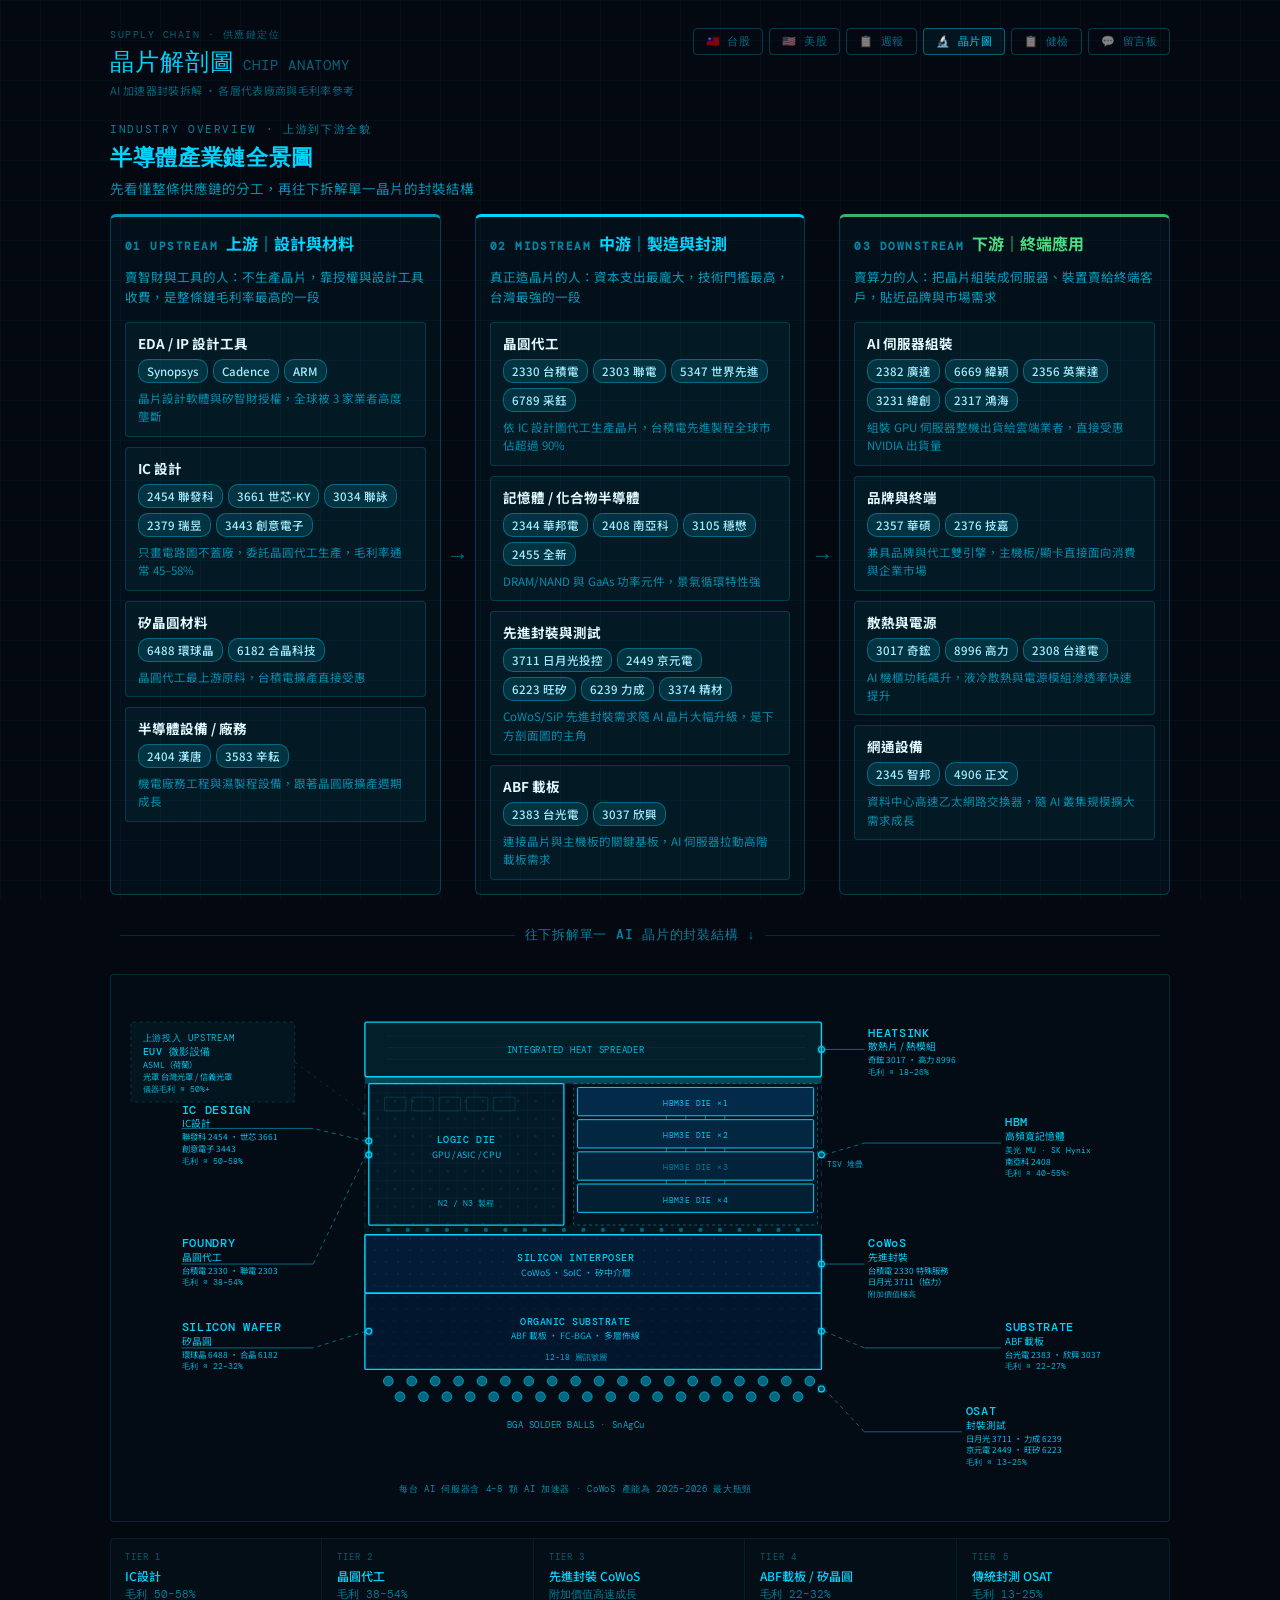
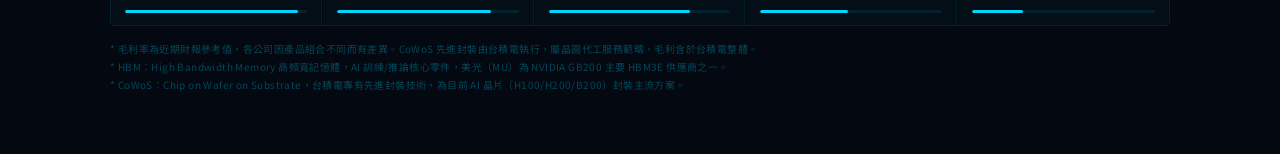
==== anatomy.html @ 5a332b74 "Boost text size/contrast in the new 產業鏈全景圖 overview section The overview cards used the same low-opa" ====
<!DOCTYPE html>
<html lang="zh-TW">
<head>
<meta charset="UTF-8">
<meta name="viewport" content="width=device-width, initial-scale=1.0">
<title>晶片解剖圖 · 台股儀表板</title>
<link href="https://fonts.googleapis.com/css2?family=Noto+Sans+TC:wght@300;400;500;700&family=DM+Mono:wght@400;500&display=swap" rel="stylesheet">
<style>
*{box-sizing:border-box;margin:0;padding:0}
html,body{
  background:#040810;
  color:#00d4ff;
  font-family:'DM Mono',monospace;
  min-height:100vh;
  overflow-x:hidden;
}

/* grid background */
body::before{
  content:'';
  position:fixed;inset:0;
  background-image:
    linear-gradient(rgba(0,212,255,0.04) 1px, transparent 1px),
    linear-gradient(90deg, rgba(0,212,255,0.04) 1px, transparent 1px);
  background-size:40px 40px;
  pointer-events:none;
  z-index:0;
}

.page{position:relative;z-index:1;max-width:1100px;margin:0 auto;padding:28px 20px 60px}

/* header */
.top-bar{display:flex;align-items:flex-start;justify-content:space-between;margin-bottom:24px;gap:12px;flex-wrap:wrap}
.title-block{min-width:0}
.eyebrow{font-size:10px;letter-spacing:.15em;color:rgba(0,212,255,0.45);margin-bottom:6px}
.page-title{font-size:clamp(16px,3vw,24px);font-weight:500;letter-spacing:.04em;line-height:1.2;white-space:nowrap}
.page-title em{font-style:normal;color:rgba(0,212,255,0.45);font-size:.6em;margin-left:8px;font-weight:400}
.page-sub{font-size:11px;color:rgba(0,212,255,0.45);margin-top:5px;font-family:'Noto Sans TC',sans-serif;letter-spacing:.03em}
.nav-links{display:flex;gap:6px;flex-shrink:0;flex-wrap:wrap;align-items:flex-start}
.nav-link{
  font-size:11px;padding:5px 12px;border:1px solid rgba(0,212,255,0.25);border-radius:4px;
  color:rgba(0,212,255,0.5);text-decoration:none;letter-spacing:.04em;
  transition:all .15s;white-space:nowrap;
}
.nav-link:hover{color:#00d4ff;border-color:#00d4ff;background:rgba(0,212,255,0.06)}

/* diagram container */
.diagram-wrap{
  background:rgba(0,212,255,0.025);
  border:1px solid rgba(0,212,255,0.15);
  border-radius:4px;
  padding:12px;
  overflow-x:auto;
}
.diagram-wrap svg{width:100%;min-width:700px;height:auto}

/* value chain strip */
.value-chain{
  display:grid;
  grid-template-columns:repeat(5,1fr);
  gap:1px;
  margin-top:16px;
  border:1px solid rgba(0,212,255,0.12);
  border-radius:4px;
  overflow:hidden;
}
.vc-cell{
  padding:12px 14px;
  background:rgba(0,212,255,0.03);
  border-right:1px solid rgba(0,212,255,0.08);
}
.vc-cell:last-child{border-right:none}
.vc-tier{font-size:9px;letter-spacing:.12em;color:rgba(0,212,255,0.4);margin-bottom:4px}
.vc-name{font-size:12px;font-weight:500;color:#00d4ff;margin-bottom:3px;font-family:'Noto Sans TC',sans-serif}
.vc-margin{font-size:11px;color:rgba(0,212,255,0.55)}
.vc-bar{height:3px;background:rgba(0,212,255,0.1);border-radius:2px;margin-top:8px;overflow:hidden}
.vc-fill{height:100%;border-radius:2px;background:#00d4ff}

.footnote{margin-top:14px;font-size:10px;color:rgba(0,212,255,0.3);letter-spacing:.04em;font-family:'Noto Sans TC',sans-serif;line-height:1.8}

@media(max-width:600px){
  .value-chain{grid-template-columns:repeat(2,1fr)}
  .vc-cell:nth-child(2){border-right:none}
}

/* ── 產業鏈全景圖（總覽） ── */
.overview-hd{margin-bottom:16px}
.overview-eyebrow{font-size:11px;letter-spacing:.15em;color:rgba(0,212,255,0.6);margin-bottom:6px}
.overview-title{font-size:clamp(17px,2.8vw,22px);font-weight:600;letter-spacing:.03em;color:#00d4ff;margin-bottom:5px}
.overview-sub{font-size:13.5px;color:rgba(0,212,255,0.68);font-family:'Noto Sans TC',sans-serif}

.chain-grid{
  display:grid;
  grid-template-columns:1fr 34px 1fr 34px 1fr;
  gap:0;
  margin-bottom:14px;
  align-items:stretch;
}
.chain-col{
  background:rgba(0,212,255,0.045);
  border:1px solid rgba(0,212,255,0.22);
  border-radius:6px;
  padding:14px;
  display:flex;flex-direction:column;gap:10px;
}
.chain-col.up{border-top:3px solid rgba(0,212,255,0.7)}
.chain-col.mid{border-top:3px solid #00d4ff}
.chain-col.down{border-top:3px solid rgba(74,222,128,0.8)}
.chain-col-hd{display:flex;align-items:baseline;gap:8px;margin-bottom:2px}
.chain-col-tag{font-size:10.5px;letter-spacing:.14em;color:rgba(0,212,255,0.6);font-weight:600}
.chain-col-name{font-size:16px;font-weight:700;color:#00d4ff;font-family:'Noto Sans TC',sans-serif}
.chain-col.down .chain-col-name{color:#4ade80}
.chain-col-desc{font-size:12.5px;color:rgba(0,212,255,0.72);font-family:'Noto Sans TC',sans-serif;line-height:1.65;margin-bottom:4px}

.chain-arrow{display:flex;align-items:center;justify-content:center;color:rgba(0,212,255,0.5);font-size:22px}

.chain-cat{
  background:rgba(0,212,255,0.05);
  border:1px solid rgba(0,212,255,0.18);
  border-radius:4px;
  padding:10px 12px;
}
.chain-cat-name{font-size:13.5px;font-weight:700;color:#e0faff;font-family:'Noto Sans TC',sans-serif;margin-bottom:6px}
.chain-cat-companies{display:flex;flex-wrap:wrap;gap:5px;margin-bottom:6px}
.chain-chip{
  font-size:11.5px;padding:3px 8px;border-radius:10px;
  background:rgba(0,212,255,0.13);border:1px solid rgba(0,212,255,0.35);
  color:#a3ecff;font-family:'Noto Sans TC',sans-serif;white-space:nowrap;font-weight:500;
}
.chain-cat-desc{font-size:11.5px;color:rgba(0,212,255,0.62);line-height:1.6;font-family:'Noto Sans TC',sans-serif}

.drill-hint{
  display:flex;align-items:center;gap:10px;justify-content:center;
  margin:22px 0 20px;padding:10px;
  font-size:12.5px;color:rgba(0,212,255,0.6);
  letter-spacing:.06em;font-weight:500;
}
.drill-hint::before,.drill-hint::after{content:'';flex:1;height:1px;background:rgba(0,212,255,0.18)}

@media(max-width:820px){
  .chain-grid{grid-template-columns:1fr}
  .chain-arrow{transform:rotate(90deg);padding:2px 0}
}
</style>
</head>
<body>
<div class="page">

  <div class="top-bar">
    <div class="title-block">
      <div class="eyebrow">SUPPLY CHAIN · 供應鏈定位</div>
      <div class="page-title">晶片解剖圖<em>CHIP ANATOMY</em></div>
      <div class="page-sub">AI 加速器封裝拆解 · 各層代表廠商與毛利率參考</div>
    </div>
    <div class="nav-links">
      <a href="index.html" class="nav-link">🇹🇼 台股</a>
      <a href="us.html" class="nav-link">🇺🇸 美股</a>
      <a href="weekly_report.html" class="nav-link">📋 週報</a>
      <a href="anatomy.html" class="nav-link" style="color:#00d4ff;border-color:rgba(0,212,255,0.4);background:rgba(0,212,255,0.06)">🔬 晶片圖</a>
      <a href="health_check.html" class="nav-link">📋 健檢</a>
      <a href="feedback.html" class="nav-link">💬 留言板</a>
    </div>
  </div>

  <!-- ══════════════════════════════════════════════ -->
  <!-- 半導體產業鏈全景圖（總覽：上游→中游→下游） -->
  <!-- ══════════════════════════════════════════════ -->
  <div class="overview-hd">
    <div class="overview-eyebrow">INDUSTRY OVERVIEW · 上游到下游全貌</div>
    <div class="overview-title">半導體產業鏈全景圖</div>
    <div class="overview-sub">先看懂整條供應鏈的分工，再往下拆解單一晶片的封裝結構</div>
  </div>

  <div class="chain-grid">
    <!-- 上游 -->
    <div class="chain-col up">
      <div class="chain-col-hd">
        <span class="chain-col-tag">01 UPSTREAM</span>
        <span class="chain-col-name">上游｜設計與材料</span>
      </div>
      <div class="chain-col-desc">賣智財與工具的人：不生產晶片，靠授權與設計工具收費，是整條鏈毛利率最高的一段</div>

      <div class="chain-cat">
        <div class="chain-cat-name">EDA / IP 設計工具</div>
        <div class="chain-cat-companies">
          <span class="chain-chip">Synopsys</span>
          <span class="chain-chip">Cadence</span>
          <span class="chain-chip">ARM</span>
        </div>
        <div class="chain-cat-desc">晶片設計軟體與矽智財授權，全球被 3 家業者高度壟斷</div>
      </div>

      <div class="chain-cat">
        <div class="chain-cat-name">IC 設計</div>
        <div class="chain-cat-companies">
          <span class="chain-chip">2454 聯發科</span>
          <span class="chain-chip">3661 世芯-KY</span>
          <span class="chain-chip">3034 聯詠</span>
          <span class="chain-chip">2379 瑞昱</span>
          <span class="chain-chip">3443 創意電子</span>
        </div>
        <div class="chain-cat-desc">只畫電路圖不蓋廠，委託晶圓代工生產，毛利率通常 45–58%</div>
      </div>

      <div class="chain-cat">
        <div class="chain-cat-name">矽晶圓材料</div>
        <div class="chain-cat-companies">
          <span class="chain-chip">6488 環球晶</span>
          <span class="chain-chip">6182 合晶科技</span>
        </div>
        <div class="chain-cat-desc">晶圓代工最上游原料，台積電擴產直接受惠</div>
      </div>

      <div class="chain-cat">
        <div class="chain-cat-name">半導體設備 / 廠務</div>
        <div class="chain-cat-companies">
          <span class="chain-chip">2404 漢唐</span>
          <span class="chain-chip">3583 辛耘</span>
        </div>
        <div class="chain-cat-desc">機電廠務工程與濕製程設備，跟著晶圓廠擴產週期成長</div>
      </div>
    </div>

    <div class="chain-arrow">→</div>

    <!-- 中游 -->
    <div class="chain-col mid">
      <div class="chain-col-hd">
        <span class="chain-col-tag">02 MIDSTREAM</span>
        <span class="chain-col-name">中游｜製造與封測</span>
      </div>
      <div class="chain-col-desc">真正造晶片的人：資本支出最龐大，技術門檻最高，台灣最強的一段</div>

      <div class="chain-cat">
        <div class="chain-cat-name">晶圓代工</div>
        <div class="chain-cat-companies">
          <span class="chain-chip">2330 台積電</span>
          <span class="chain-chip">2303 聯電</span>
          <span class="chain-chip">5347 世界先進</span>
          <span class="chain-chip">6789 采鈺</span>
        </div>
        <div class="chain-cat-desc">依 IC 設計圖代工生產晶片，台積電先進製程全球市佔超過 90%</div>
      </div>

      <div class="chain-cat">
        <div class="chain-cat-name">記憶體 / 化合物半導體</div>
        <div class="chain-cat-companies">
          <span class="chain-chip">2344 華邦電</span>
          <span class="chain-chip">2408 南亞科</span>
          <span class="chain-chip">3105 穩懋</span>
          <span class="chain-chip">2455 全新</span>
        </div>
        <div class="chain-cat-desc">DRAM/NAND 與 GaAs 功率元件，景氣循環特性強</div>
      </div>

      <div class="chain-cat">
        <div class="chain-cat-name">先進封裝與測試</div>
        <div class="chain-cat-companies">
          <span class="chain-chip">3711 日月光投控</span>
          <span class="chain-chip">2449 京元電</span>
          <span class="chain-chip">6223 旺矽</span>
          <span class="chain-chip">6239 力成</span>
          <span class="chain-chip">3374 精材</span>
        </div>
        <div class="chain-cat-desc">CoWoS/SiP 先進封裝需求隨 AI 晶片大幅升級，是下方剖面圖的主角</div>
      </div>

      <div class="chain-cat">
        <div class="chain-cat-name">ABF 載板</div>
        <div class="chain-cat-companies">
          <span class="chain-chip">2383 台光電</span>
          <span class="chain-chip">3037 欣興</span>
        </div>
        <div class="chain-cat-desc">連接晶片與主機板的關鍵基板，AI 伺服器拉動高階載板需求</div>
      </div>
    </div>

    <div class="chain-arrow">→</div>

    <!-- 下游 -->
    <div class="chain-col down">
      <div class="chain-col-hd">
        <span class="chain-col-tag">03 DOWNSTREAM</span>
        <span class="chain-col-name">下游｜終端應用</span>
      </div>
      <div class="chain-col-desc">賣算力的人：把晶片組裝成伺服器、裝置賣給終端客戶，貼近品牌與市場需求</div>

      <div class="chain-cat">
        <div class="chain-cat-name">AI 伺服器組裝</div>
        <div class="chain-cat-companies">
          <span class="chain-chip">2382 廣達</span>
          <span class="chain-chip">6669 緯穎</span>
          <span class="chain-chip">2356 英業達</span>
          <span class="chain-chip">3231 緯創</span>
          <span class="chain-chip">2317 鴻海</span>
        </div>
        <div class="chain-cat-desc">組裝 GPU 伺服器整機出貨給雲端業者，直接受惠 NVIDIA 出貨量</div>
      </div>

      <div class="chain-cat">
        <div class="chain-cat-name">品牌與終端</div>
        <div class="chain-cat-companies">
          <span class="chain-chip">2357 華碩</span>
          <span class="chain-chip">2376 技嘉</span>
        </div>
        <div class="chain-cat-desc">兼具品牌與代工雙引擎，主機板/顯卡直接面向消費與企業市場</div>
      </div>

      <div class="chain-cat">
        <div class="chain-cat-name">散熱與電源</div>
        <div class="chain-cat-companies">
          <span class="chain-chip">3017 奇鋐</span>
          <span class="chain-chip">8996 高力</span>
          <span class="chain-chip">2308 台達電</span>
        </div>
        <div class="chain-cat-desc">AI 機櫃功耗飆升，液冷散熱與電源模組滲透率快速提升</div>
      </div>

      <div class="chain-cat">
        <div class="chain-cat-name">網通設備</div>
        <div class="chain-cat-companies">
          <span class="chain-chip">2345 智邦</span>
          <span class="chain-chip">4906 正文</span>
        </div>
        <div class="chain-cat-desc">資料中心高速乙太網路交換器，隨 AI 叢集規模擴大需求成長</div>
      </div>
    </div>
  </div>

  <div class="drill-hint">往下拆解單一 AI 晶片的封裝結構 ↓</div>

  <div class="diagram-wrap">
  <svg viewBox="0 0 1696 848" xmlns="http://www.w3.org/2000/svg" role="img" aria-label="AI晶片封裝供應鏈解剖圖">
    <g transform="scale(1.6)">
    <defs>
      <!-- circuit grid pattern for logic die -->
      <pattern id="circuit" x="0" y="0" width="18" height="18" patternUnits="userSpaceOnUse">
        <path d="M18 0 L0 0 0 18" fill="none" stroke="rgba(0,212,255,0.18)" stroke-width="0.5"/>
        <circle cx="9" cy="9" r="1.2" fill="rgba(0,212,255,0.12)"/>
      </pattern>
      <!-- substrate routing pattern -->
      <pattern id="routing" x="0" y="0" width="24" height="12" patternUnits="userSpaceOnUse">
        <line x1="0" y1="6" x2="24" y2="6" stroke="rgba(0,212,255,0.12)" stroke-width="0.6" stroke-dasharray="5,7"/>
      </pattern>
      <!-- interposer pattern -->
      <pattern id="interp" x="0" y="0" width="12" height="12" patternUnits="userSpaceOnUse">
        <circle cx="6" cy="6" r="1" fill="rgba(0,212,255,0.2)"/>
      </pattern>
      <!-- glow filter -->
      <filter id="glow" x="-20%" y="-20%" width="140%" height="140%">
        <feGaussianBlur stdDeviation="2.5" result="blur"/>
        <feMerge><feMergeNode in="blur"/><feMergeNode in="SourceGraphic"/></feMerge>
      </filter>
    </defs>

    <!-- ── OVERALL PACKAGE OUTLINE (dashed) ── -->
    <rect x="248" y="92" width="468" height="300" rx="2"
      fill="none" stroke="rgba(0,212,255,0.2)" stroke-width="1" stroke-dasharray="6,5"/>

    <!-- ── LAYER 1: HEAT SPREADER ── -->
    <rect x="248" y="36" width="468" height="56" rx="2"
      fill="rgba(0,212,255,0.09)" stroke="#00d4ff" stroke-width="1.4"/>
    <!-- heat spreader texture lines -->
    <line x1="270" y1="50" x2="700" y2="50" stroke="rgba(0,212,255,0.12)" stroke-width="0.6"/>
    <line x1="270" y1="62" x2="700" y2="62" stroke="rgba(0,212,255,0.12)" stroke-width="0.6"/>
    <line x1="270" y1="74" x2="700" y2="74" stroke="rgba(0,212,255,0.12)" stroke-width="0.6"/>
    <text x="464" y="68" text-anchor="middle" font-size="9.5" fill="rgba(0,212,255,0.85)" letter-spacing="0.08em" font-family="DM Mono">INTEGRATED HEAT SPREADER</text>

    <!-- ── TIM (thermal interface) ── -->
    <rect x="248" y="92" width="468" height="7"
      fill="rgba(0,212,255,0.30)" stroke="none"/>

    <!-- ── LAYER 2a: LOGIC DIE (GPU / ASIC) ── -->
    <rect x="252" y="99" width="200" height="145" rx="1"
      fill="rgba(0,180,255,0.07)" stroke="#00d4ff" stroke-width="1.3"/>
    <!-- circuit fill -->
    <rect x="252" y="99" width="200" height="145" rx="1" fill="url(#circuit)"/>
    <!-- die label -->
    <text x="352" y="160" text-anchor="middle" font-size="10" fill="rgba(0,212,255,0.92)" letter-spacing="0.06em" font-family="DM Mono" font-weight="500">LOGIC DIE</text>
    <text x="352" y="175" text-anchor="middle" font-size="9" fill="rgba(0,212,255,0.88)" font-family="Noto Sans TC, sans-serif">GPU / ASIC / CPU</text>
    <!-- small transistor icons in die -->
    <rect x="268" y="113" width="22" height="14" rx="1" fill="none" stroke="rgba(0,212,255,0.25)" stroke-width="0.7"/>
    <rect x="296" y="113" width="22" height="14" rx="1" fill="none" stroke="rgba(0,212,255,0.25)" stroke-width="0.7"/>
    <rect x="324" y="113" width="22" height="14" rx="1" fill="none" stroke="rgba(0,212,255,0.25)" stroke-width="0.7"/>
    <rect x="352" y="113" width="22" height="14" rx="1" fill="none" stroke="rgba(0,212,255,0.25)" stroke-width="0.7"/>
    <rect x="380" y="113" width="22" height="14" rx="1" fill="none" stroke="rgba(0,212,255,0.25)" stroke-width="0.7"/>
    <!-- process node text -->
    <text x="352" y="225" text-anchor="middle" font-size="8.5" fill="rgba(0,212,255,0.82)" font-family="DM Mono">N2 / N3 製程</text>

    <!-- ── LAYER 2b: HBM STACK ── -->
    <!-- HBM stack area outline -->
    <rect x="462" y="99" width="250" height="145" rx="1"
      fill="rgba(0,120,200,0.06)" stroke="rgba(0,212,255,0.4)" stroke-width="1" stroke-dasharray="3,3"/>
    <!-- 4 individual HBM dies stacked -->
    <rect x="466" y="103" width="242" height="29" rx="1" fill="rgba(0,150,255,0.18)" stroke="#00d4ff" stroke-width="1"/>
    <rect x="466" y="136" width="242" height="29" rx="1" fill="rgba(0,150,255,0.15)" stroke="#00d4ff" stroke-width="1"/>
    <rect x="466" y="169" width="242" height="29" rx="1" fill="rgba(0,150,255,0.12)" stroke="#00d4ff" stroke-width="1"/>
    <rect x="466" y="202" width="242" height="29" rx="1" fill="rgba(0,150,255,0.09)" stroke="#00d4ff" stroke-width="1"/>
    <!-- HBM die labels -->
    <text x="587" y="122" text-anchor="middle" font-size="8.5" fill="rgba(0,212,255,0.95)" font-family="DM Mono" letter-spacing="0.05em">HBM3E  DIE ×1</text>
    <text x="587" y="155" text-anchor="middle" font-size="8.5" fill="rgba(0,212,255,0.92)" font-family="DM Mono" letter-spacing="0.05em">HBM3E  DIE ×2</text>
    <text x="587" y="188" text-anchor="middle" font-size="8.5" fill="rgba(0,212,255,0.5)" font-family="DM Mono" letter-spacing="0.05em">HBM3E  DIE ×3</text>
    <text x="587" y="221" text-anchor="middle" font-size="8.5" fill="rgba(0,212,255,0.88)" font-family="DM Mono" letter-spacing="0.05em">HBM3E  DIE ×4</text>
    <!-- vertical stack connectors (TSV) -->
    <line x1="557" y1="132" x2="557" y2="136" stroke="#00d4ff" stroke-width="0.6"/>
    <line x1="577" y1="132" x2="577" y2="136" stroke="#00d4ff" stroke-width="0.6"/>
    <line x1="597" y1="132" x2="597" y2="136" stroke="#00d4ff" stroke-width="0.6"/>
    <line x1="617" y1="132" x2="617" y2="136" stroke="#00d4ff" stroke-width="0.6"/>
    <line x1="557" y1="165" x2="557" y2="169" stroke="#00d4ff" stroke-width="0.6"/>
    <line x1="577" y1="165" x2="577" y2="169" stroke="#00d4ff" stroke-width="0.6"/>
    <line x1="597" y1="165" x2="597" y2="169" stroke="#00d4ff" stroke-width="0.6"/>
    <line x1="617" y1="165" x2="617" y2="169" stroke="#00d4ff" stroke-width="0.6"/>
    <line x1="557" y1="198" x2="557" y2="202" stroke="#00d4ff" stroke-width="0.6"/>
    <line x1="577" y1="198" x2="577" y2="202" stroke="#00d4ff" stroke-width="0.6"/>
    <line x1="597" y1="198" x2="597" y2="202" stroke="#00d4ff" stroke-width="0.6"/>
    <line x1="617" y1="198" x2="617" y2="202" stroke="#00d4ff" stroke-width="0.6"/>
    <!-- stack arrow -->
    <text x="722" y="185" text-anchor="start" font-size="8" fill="rgba(0,212,255,0.82)" font-family="DM Mono">TSV 堆疊</text>

    <!-- micro-bump gap -->
    <rect x="248" y="244" width="468" height="10" fill="rgba(0,212,255,0.04)"/>
    <!-- micro bump dots -->
    <g fill="rgba(0,212,255,0.4)" stroke="none">
      <circle cx="272" cy="249" r="2.2"/><circle cx="292" cy="249" r="2.2"/>
      <circle cx="312" cy="249" r="2.2"/><circle cx="332" cy="249" r="2.2"/>
      <circle cx="352" cy="249" r="2.2"/><circle cx="372" cy="249" r="2.2"/>
      <circle cx="392" cy="249" r="2.2"/><circle cx="412" cy="249" r="2.2"/>
      <circle cx="432" cy="249" r="2.2"/><circle cx="452" cy="249" r="2.2"/>
      <circle cx="472" cy="249" r="2.2"/><circle cx="492" cy="249" r="2.2"/>
      <circle cx="512" cy="249" r="2.2"/><circle cx="532" cy="249" r="2.2"/>
      <circle cx="552" cy="249" r="2.2"/><circle cx="572" cy="249" r="2.2"/>
      <circle cx="592" cy="249" r="2.2"/><circle cx="612" cy="249" r="2.2"/>
      <circle cx="632" cy="249" r="2.2"/><circle cx="652" cy="249" r="2.2"/>
      <circle cx="672" cy="249" r="2.2"/><circle cx="692" cy="249" r="2.2"/>
    </g>

    <!-- ── LAYER 3: SILICON INTERPOSER (CoWoS) ── -->
    <rect x="248" y="254" width="468" height="60" rx="1"
      fill="rgba(0,80,160,0.22)" stroke="#00d4ff" stroke-width="1.5"/>
    <rect x="248" y="254" width="468" height="60" rx="1" fill="url(#interp)" opacity="0.6"/>
    <text x="464" y="281" text-anchor="middle" font-size="10.5" fill="rgba(0,212,255,0.95)" font-family="DM Mono" font-weight="500" letter-spacing="0.05em">SILICON INTERPOSER</text>
    <text x="464" y="296" text-anchor="middle" font-size="9" fill="rgba(0,212,255,0.88)" font-family="Noto Sans TC, sans-serif">CoWoS · SoIC · 矽中介層</text>
    <!-- interposer wiring lines -->
    <line x1="260" y1="307" x2="704" y2="307" stroke="rgba(0,212,255,0.12)" stroke-width="0.5"/>

    <!-- ── LAYER 4: ORGANIC SUBSTRATE (ABF) ── -->
    <rect x="248" y="314" width="468" height="78" rx="1"
      fill="rgba(0,40,90,0.35)" stroke="#00d4ff" stroke-width="1.4"/>
    <rect x="248" y="314" width="468" height="78" fill="url(#routing)"/>
    <text x="464" y="346" text-anchor="middle" font-size="10.5" fill="rgba(0,212,255,0.95)" font-family="DM Mono" font-weight="500" letter-spacing="0.05em">ORGANIC SUBSTRATE</text>
    <text x="464" y="361" text-anchor="middle" font-size="9" fill="rgba(0,212,255,0.85)" font-family="Noto Sans TC, sans-serif">ABF 載板 · FC-BGA · 多層佈線</text>
    <!-- substrate layer count indicator -->
    <text x="464" y="382" text-anchor="middle" font-size="8" fill="rgba(0,212,255,0.78)" font-family="DM Mono">12-18 層訊號層</text>

    <!-- ── SOLDER BALLS (BGA) ── -->
    <!-- 2 rows of solder balls -->
    <g fill="rgba(0,212,255,0.45)" stroke="#00d4ff" stroke-width="0.6">
      <!-- row 1 -->
      <circle cx="272" cy="404" r="5"/><circle cx="296" cy="404" r="5"/>
      <circle cx="320" cy="404" r="5"/><circle cx="344" cy="404" r="5"/>
      <circle cx="368" cy="404" r="5"/><circle cx="392" cy="404" r="5"/>
      <circle cx="416" cy="404" r="5"/><circle cx="440" cy="404" r="5"/>
      <circle cx="464" cy="404" r="5"/><circle cx="488" cy="404" r="5"/>
      <circle cx="512" cy="404" r="5"/><circle cx="536" cy="404" r="5"/>
      <circle cx="560" cy="404" r="5"/><circle cx="584" cy="404" r="5"/>
      <circle cx="608" cy="404" r="5"/><circle cx="632" cy="404" r="5"/>
      <circle cx="656" cy="404" r="5"/><circle cx="680" cy="404" r="5"/>
      <circle cx="704" cy="404" r="5"/>
      <!-- row 2 -->
      <circle cx="284" cy="420" r="5"/><circle cx="308" cy="420" r="5"/>
      <circle cx="332" cy="420" r="5"/><circle cx="356" cy="420" r="5"/>
      <circle cx="380" cy="420" r="5"/><circle cx="404" cy="420" r="5"/>
      <circle cx="428" cy="420" r="5"/><circle cx="452" cy="420" r="5"/>
      <circle cx="476" cy="420" r="5"/><circle cx="500" cy="420" r="5"/>
      <circle cx="524" cy="420" r="5"/><circle cx="548" cy="420" r="5"/>
      <circle cx="572" cy="420" r="5"/><circle cx="596" cy="420" r="5"/>
      <circle cx="620" cy="420" r="5"/><circle cx="644" cy="420" r="5"/>
      <circle cx="668" cy="420" r="5"/><circle cx="692" cy="420" r="5"/>
    </g>
    <text x="464" y="452" text-anchor="middle" font-size="9" fill="rgba(0,212,255,0.78)" font-family="DM Mono" letter-spacing="0.06em">BGA SOLDER BALLS · SnAgCu</text>

    <!-- ══════════════════════════════════════════════ -->
    <!-- LEFT LABELS -->
    <!-- ══════════════════════════════════════════════ -->

    <!-- IC設計 IC DESIGN → Logic Die -->
    <circle cx="252" cy="158" r="3" fill="none" stroke="#00d4ff" stroke-width="1.2" filter="url(#glow)"/>
    <line x1="249" y1="158" x2="195" y2="145" stroke="#00d4ff" stroke-width="0.8" stroke-dasharray="4,4" opacity="0.6"/>
    <line x1="195" y1="145" x2="60" y2="145" stroke="#00d4ff" stroke-width="0.8" opacity="0.6"/>
    <text x="60" y="130" text-anchor="start" font-size="12" fill="#00d4ff" letter-spacing="0.06em" font-family="DM Mono" font-weight="500">IC DESIGN</text>
    <text x="60" y="144" text-anchor="start" font-size="10" fill="rgba(0,212,255,0.95)" font-family="Noto Sans TC, sans-serif">IC設計</text>
    <text x="60" y="157" text-anchor="start" font-size="8.5" fill="rgba(0,212,255,0.90)" font-family="Noto Sans TC, sans-serif">聯發科 2454 · 世芯 3661</text>
    <text x="60" y="169" text-anchor="start" font-size="8.5" fill="rgba(0,212,255,0.90)" font-family="Noto Sans TC, sans-serif">創意電子 3443</text>
    <text x="60" y="181" text-anchor="start" font-size="8.5" fill="rgba(0,212,255,0.82)" font-family="DM Mono">毛利 ≈ 50–58%</text>

    <!-- 晶圓代工 FOUNDRY → Interposer / Die edge -->
    <circle cx="252" cy="172" r="3" fill="none" stroke="#00d4ff" stroke-width="1.2" filter="url(#glow)"/>
    <line x1="249" y1="172" x2="195" y2="284" stroke="#00d4ff" stroke-width="0.8" stroke-dasharray="4,4" opacity="0.6"/>
    <line x1="195" y1="284" x2="60" y2="284" stroke="#00d4ff" stroke-width="0.8" opacity="0.6"/>
    <text x="60" y="267" text-anchor="start" font-size="12" fill="#00d4ff" letter-spacing="0.06em" font-family="DM Mono" font-weight="500">FOUNDRY</text>
    <text x="60" y="281" text-anchor="start" font-size="10" fill="rgba(0,212,255,0.95)" font-family="Noto Sans TC, sans-serif">晶圓代工</text>
    <text x="60" y="294" text-anchor="start" font-size="8.5" fill="rgba(0,212,255,0.90)" font-family="Noto Sans TC, sans-serif">台積電 2330 · 聯電 2303</text>
    <text x="60" y="306" text-anchor="start" font-size="8.5" fill="rgba(0,212,255,0.82)" font-family="DM Mono">毛利 ≈ 38–54%</text>

    <!-- 矽晶圓 SILICON WAFER → Substrate -->
    <circle cx="252" cy="353" r="3" fill="none" stroke="#00d4ff" stroke-width="1.2" filter="url(#glow)"/>
    <line x1="249" y1="353" x2="195" y2="370" stroke="#00d4ff" stroke-width="0.8" stroke-dasharray="4,4" opacity="0.6"/>
    <line x1="195" y1="370" x2="60" y2="370" stroke="#00d4ff" stroke-width="0.8" opacity="0.6"/>
    <text x="60" y="353" text-anchor="start" font-size="12" fill="#00d4ff" letter-spacing="0.06em" font-family="DM Mono" font-weight="500">SILICON WAFER</text>
    <text x="60" y="367" text-anchor="start" font-size="10" fill="rgba(0,212,255,0.95)" font-family="Noto Sans TC, sans-serif">矽晶圓</text>
    <text x="60" y="380" text-anchor="start" font-size="8.5" fill="rgba(0,212,255,0.90)" font-family="Noto Sans TC, sans-serif">環球晶 6488 · 合晶 6182</text>
    <text x="60" y="392" text-anchor="start" font-size="8.5" fill="rgba(0,212,255,0.82)" font-family="DM Mono">毛利 ≈ 22–32%</text>

    <!-- ══════════════════════════════════════════════ -->
    <!-- RIGHT LABELS -->
    <!-- ══════════════════════════════════════════════ -->

    <!-- 散熱片 THERMAL → Heat spreader -->
    <circle cx="716" cy="64" r="3" fill="none" stroke="#00d4ff" stroke-width="1.2" filter="url(#glow)"/>
    <line x1="719" y1="64" x2="760" y2="64" stroke="#00d4ff" stroke-width="0.8" opacity="0.6"/>
    <text x="764" y="51" text-anchor="start" font-size="12" fill="#00d4ff" letter-spacing="0.06em" font-family="DM Mono" font-weight="500">HEATSINK</text>
    <text x="764" y="65" text-anchor="start" font-size="10" fill="rgba(0,212,255,0.95)" font-family="Noto Sans TC, sans-serif">散熱片 / 熱模組</text>
    <text x="764" y="78" text-anchor="start" font-size="8.5" fill="rgba(0,212,255,0.90)" font-family="Noto Sans TC, sans-serif">奇鋐 3017 · 高力 8996</text>
    <text x="764" y="90" text-anchor="start" font-size="8.5" fill="rgba(0,212,255,0.82)" font-family="DM Mono">毛利 ≈ 18–26%</text>

    <!-- HBM → HBM stack -->
    <circle cx="716" cy="172" r="3" fill="none" stroke="#00d4ff" stroke-width="1.2" filter="url(#glow)"/>
    <line x1="719" y1="172" x2="760" y2="160" stroke="#00d4ff" stroke-width="0.8" stroke-dasharray="4,4" opacity="0.6"/>
    <line x1="760" y1="160" x2="900" y2="160" stroke="#00d4ff" stroke-width="0.8" opacity="0.6"/>
    <text x="904" y="143" text-anchor="start" font-size="12" fill="#00d4ff" letter-spacing="0.06em" font-family="DM Mono" font-weight="500">HBM</text>
    <text x="904" y="157" text-anchor="start" font-size="10" fill="rgba(0,212,255,0.95)" font-family="Noto Sans TC, sans-serif">高頻寬記憶體</text>
    <text x="904" y="170" text-anchor="start" font-size="8.5" fill="rgba(0,212,255,0.90)" font-family="DM Mono">美光 MU · SK Hynix</text>
    <text x="904" y="182" text-anchor="start" font-size="8.5" fill="rgba(0,212,255,0.90)" font-family="Noto Sans TC, sans-serif">南亞科 2408</text>
    <text x="904" y="194" text-anchor="start" font-size="8.5" fill="rgba(0,212,255,0.82)" font-family="DM Mono">毛利 ≈ 40–55%↑</text>

    <!-- CoWoS → Interposer -->
    <circle cx="716" cy="284" r="3" fill="none" stroke="#00d4ff" stroke-width="1.2" filter="url(#glow)"/>
    <line x1="719" y1="284" x2="760" y2="284" stroke="#00d4ff" stroke-width="0.8" opacity="0.6"/>
    <text x="764" y="267" text-anchor="start" font-size="12" fill="#00d4ff" letter-spacing="0.06em" font-family="DM Mono" font-weight="500">CoWoS</text>
    <text x="764" y="281" text-anchor="start" font-size="10" fill="rgba(0,212,255,0.95)" font-family="Noto Sans TC, sans-serif">先進封裝</text>
    <text x="764" y="294" text-anchor="start" font-size="8.5" fill="rgba(0,212,255,0.90)" font-family="Noto Sans TC, sans-serif">台積電 2330 特殊服務</text>
    <text x="764" y="306" text-anchor="start" font-size="8.5" fill="rgba(0,212,255,0.90)" font-family="Noto Sans TC, sans-serif">日月光 3711（協力）</text>
    <text x="764" y="318" text-anchor="start" font-size="8.5" fill="rgba(0,212,255,0.82)" font-family="DM Mono">附加價值極高</text>

    <!-- ABF載板 → Substrate -->
    <circle cx="716" cy="353" r="3" fill="none" stroke="#00d4ff" stroke-width="1.2" filter="url(#glow)"/>
    <line x1="719" y1="353" x2="760" y2="370" stroke="#00d4ff" stroke-width="0.8" stroke-dasharray="4,4" opacity="0.6"/>
    <line x1="760" y1="370" x2="900" y2="370" stroke="#00d4ff" stroke-width="0.8" opacity="0.6"/>
    <text x="904" y="353" text-anchor="start" font-size="12" fill="#00d4ff" letter-spacing="0.06em" font-family="DM Mono" font-weight="500">SUBSTRATE</text>
    <text x="904" y="367" text-anchor="start" font-size="10" fill="rgba(0,212,255,0.95)" font-family="Noto Sans TC, sans-serif">ABF 載板</text>
    <text x="904" y="380" text-anchor="start" font-size="8.5" fill="rgba(0,212,255,0.90)" font-family="Noto Sans TC, sans-serif">台光電 2383 · 欣興 3037</text>
    <text x="904" y="392" text-anchor="start" font-size="8.5" fill="rgba(0,212,255,0.82)" font-family="DM Mono">毛利 ≈ 22–27%</text>

    <!-- OSAT → BGA -->
    <circle cx="716" cy="412" r="3" fill="none" stroke="#00d4ff" stroke-width="1.2" filter="url(#glow)"/>
    <line x1="719" y1="412" x2="760" y2="456" stroke="#00d4ff" stroke-width="0.8" stroke-dasharray="4,4" opacity="0.6"/>
    <line x1="760" y1="456" x2="860" y2="456" stroke="#00d4ff" stroke-width="0.8" opacity="0.6"/>
    <text x="864" y="439" text-anchor="start" font-size="12" fill="#00d4ff" letter-spacing="0.06em" font-family="DM Mono" font-weight="500">OSAT</text>
    <text x="864" y="453" text-anchor="start" font-size="10" fill="rgba(0,212,255,0.95)" font-family="Noto Sans TC, sans-serif">封裝測試</text>
    <text x="864" y="466" text-anchor="start" font-size="8.5" fill="rgba(0,212,255,0.90)" font-family="Noto Sans TC, sans-serif">日月光 3711 · 力成 6239</text>
    <text x="864" y="478" text-anchor="start" font-size="8.5" fill="rgba(0,212,255,0.90)" font-family="Noto Sans TC, sans-serif">京元電 2449 · 旺矽 6223</text>
    <text x="864" y="490" text-anchor="start" font-size="8.5" fill="rgba(0,212,255,0.82)" font-family="DM Mono">毛利 ≈ 13–25%</text>

    <!-- ══ Upstream callout boxes (EUV / Photomask) ══ -->
    <!-- EUV box floating top-left -->
    <rect x="8" y="36" width="168" height="82" rx="2"
      fill="rgba(0,212,255,0.04)" stroke="rgba(0,212,255,0.2)" stroke-width="1" stroke-dasharray="3,4"/>
    <text x="20" y="55" font-size="9" fill="rgba(0,212,255,0.88)" font-family="DM Mono" letter-spacing="0.1em">上游投入 UPSTREAM</text>
    <text x="20" y="70" font-size="10.5" fill="rgba(0,212,255,0.95)" font-family="DM Mono" font-weight="500" letter-spacing="0.05em">EUV 微影設備</text>
    <text x="20" y="83" font-size="8.5" fill="rgba(0,212,255,0.88)" font-family="Noto Sans TC, sans-serif">ASML（荷蘭）</text>
    <text x="20" y="95" font-size="8.5" fill="rgba(0,212,255,0.88)" font-family="Noto Sans TC, sans-serif">光罩 台灣光罩 / 信義光罩</text>
    <text x="20" y="108" font-size="8.5" fill="rgba(0,212,255,0.82)" font-family="DM Mono">儀器毛利 ≈ 50%+</text>
    <!-- arrow from box to chip -->
    <line x1="176" y1="77" x2="248" y2="130" stroke="rgba(0,212,255,0.2)" stroke-width="0.8" stroke-dasharray="3,5" marker-end="url(#arrow)"/>
    <defs>
      <marker id="arrow" markerWidth="6" markerHeight="6" refX="3" refY="3" orient="auto">
        <path d="M0,0 L0,6 L6,3 z" fill="rgba(0,212,255,0.3)"/>
      </marker>
    </defs>

    <!-- ══ diagram section label ══ -->
    <text x="464" y="518" text-anchor="middle" font-size="9" fill="rgba(0,212,255,0.65)" font-family="DM Mono" letter-spacing="0.08em">
      每台 AI 伺服器含 4–8 顆 AI 加速器 · CoWoS 產能為 2025–2026 最大瓶頸
    </text>

  </g>
  </svg>
  </div><!-- /diagram-wrap -->

  <!-- Value chain strip -->
  <div class="value-chain">
    <div class="vc-cell">
      <div class="vc-tier">TIER 1</div>
      <div class="vc-name">IC設計</div>
      <div class="vc-margin">毛利 50–58%</div>
      <div class="vc-bar"><div class="vc-fill" style="width:95%"></div></div>
    </div>
    <div class="vc-cell">
      <div class="vc-tier">TIER 2</div>
      <div class="vc-name">晶圓代工</div>
      <div class="vc-margin">毛利 38–54%</div>
      <div class="vc-bar"><div class="vc-fill" style="width:85%"></div></div>
    </div>
    <div class="vc-cell">
      <div class="vc-tier">TIER 3</div>
      <div class="vc-name">先進封裝 CoWoS</div>
      <div class="vc-margin">附加價值高速成長</div>
      <div class="vc-bar"><div class="vc-fill" style="width:78%"></div></div>
    </div>
    <div class="vc-cell">
      <div class="vc-tier">TIER 4</div>
      <div class="vc-name">ABF載板 / 矽晶圓</div>
      <div class="vc-margin">毛利 22–32%</div>
      <div class="vc-bar"><div class="vc-fill" style="width:48%"></div></div>
    </div>
    <div class="vc-cell">
      <div class="vc-tier">TIER 5</div>
      <div class="vc-name">傳統封測 OSAT</div>
      <div class="vc-margin">毛利 13–25%</div>
      <div class="vc-bar"><div class="vc-fill" style="width:28%"></div></div>
    </div>
  </div>

  <div class="footnote">
    * 毛利率為近期財報參考值，各公司因產品組合不同而有差異。CoWoS 先進封裝由台積電執行，屬晶圓代工服務範疇，毛利含於台積電整體。<br>
    * HBM：High Bandwidth Memory 高頻寬記憶體，AI 訓練/推論核心零件，美光（MU）為 NVIDIA GB200 主要 HBM3E 供應商之一。<br>
    * CoWoS：Chip on Wafer on Substrate，台積電專有先進封裝技術，為目前 AI 晶片（H100/H200/B200）封裝主流方案。
  </div>

</div><!-- /page -->
</body>
</html>
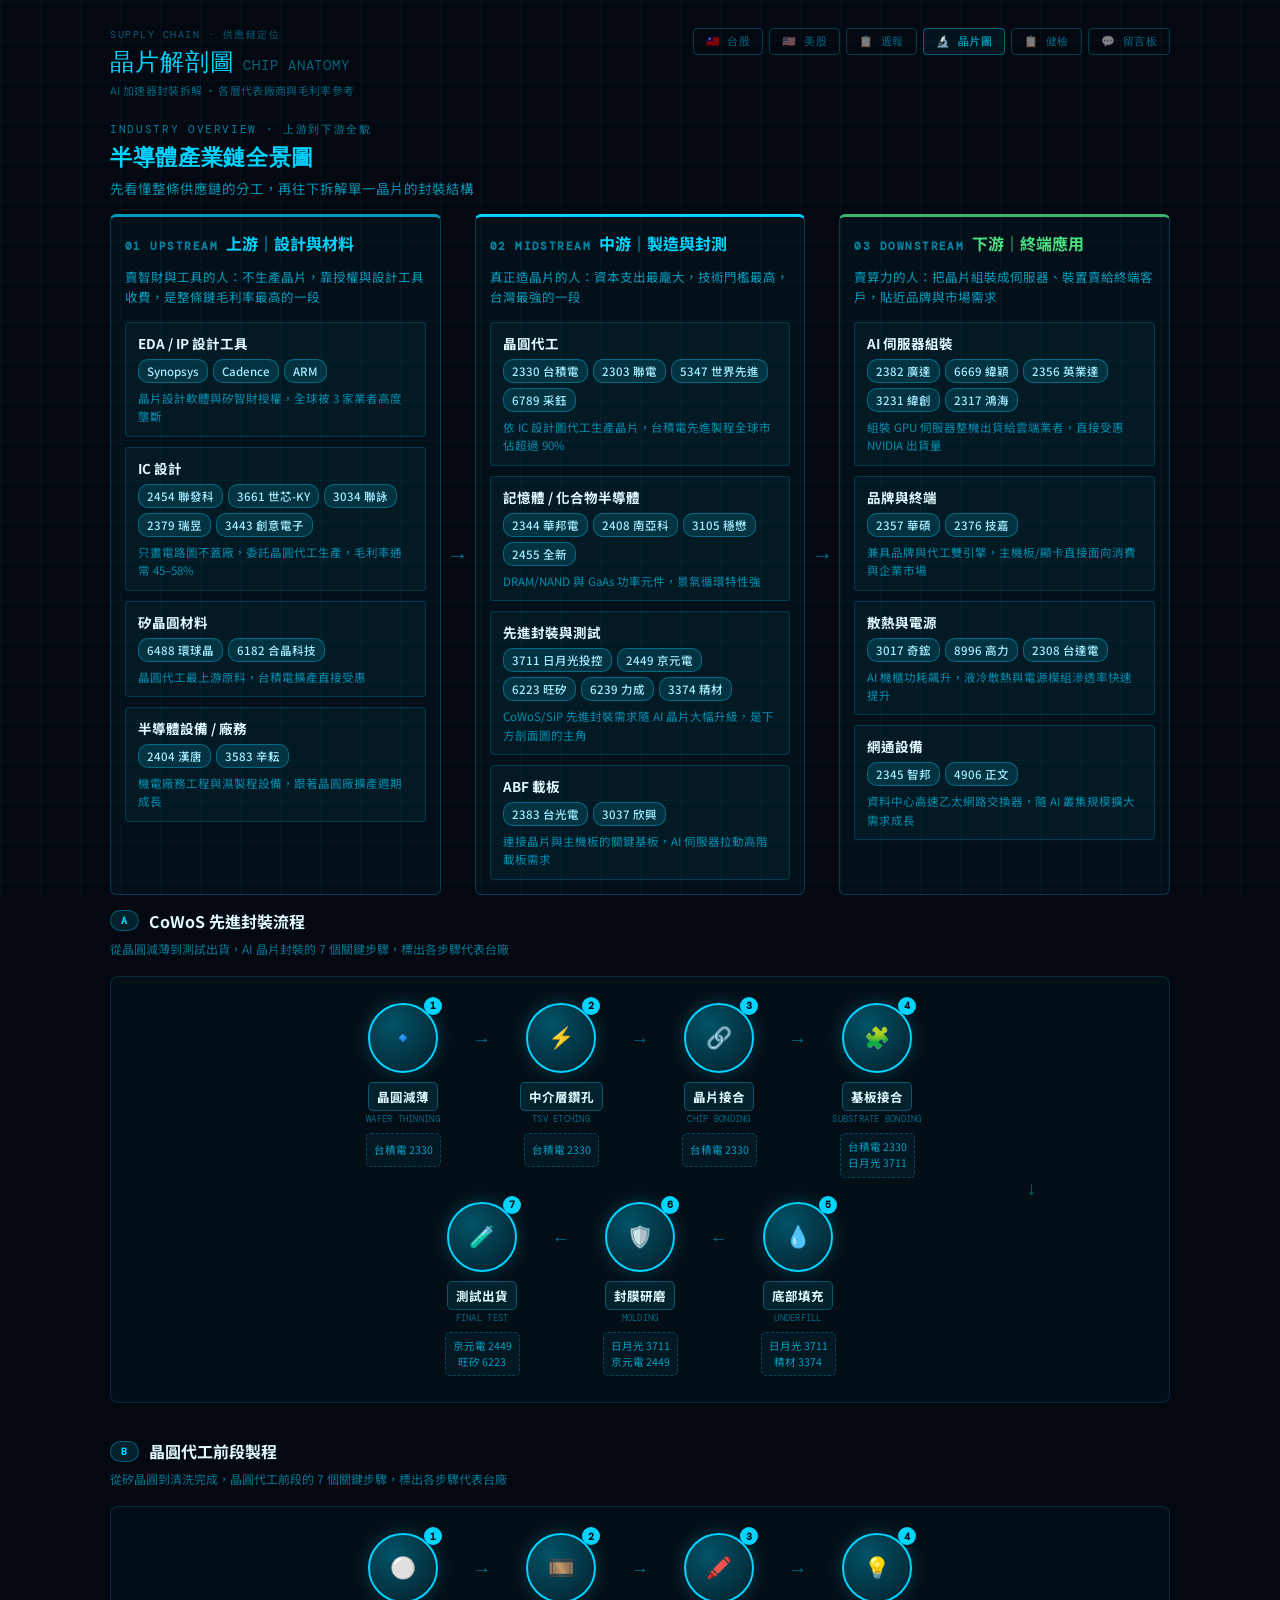
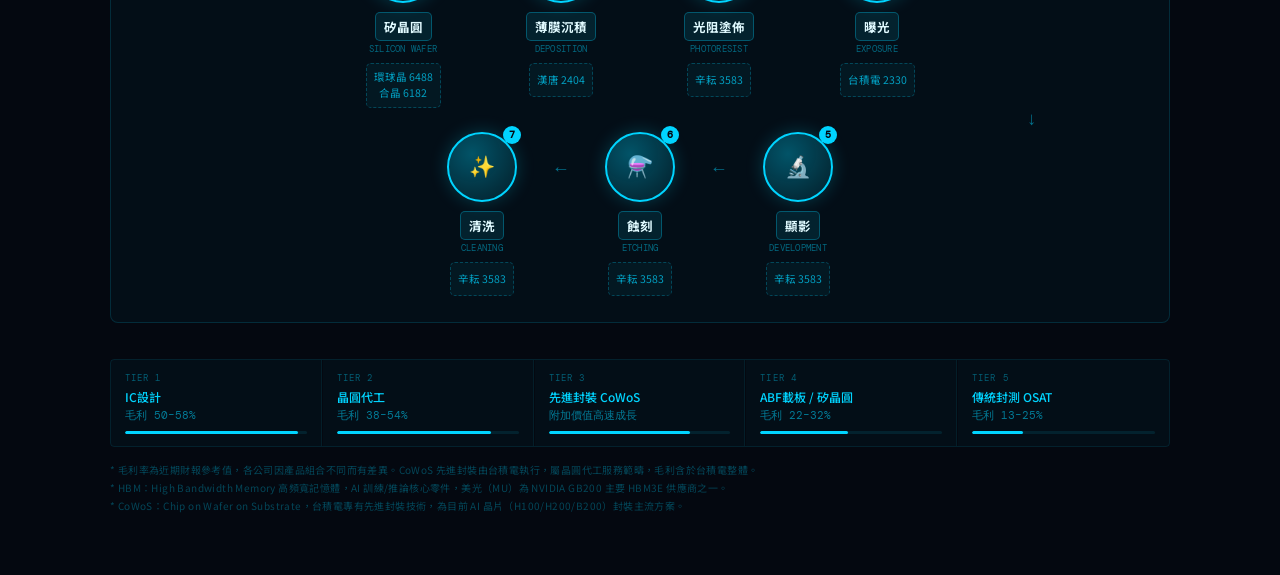
==== commit dc564d4b: "Replace CoWoS cross-section blueprint with two process-flow diagrams Per user reference (a 數位時代 wafe" ====
--- a/anatomy.html
+++ b/anatomy.html
@@ -137,6 +137,31 @@
 }
 .drill-hint::before,.drill-hint::after{content:'';flex:1;height:1px;background:rgba(0,212,255,0.18)}
 
+/* ── 製程流程圖 ── */
+.flow-section{margin-bottom:16px}
+.flow-hd{display:flex;align-items:center;gap:10px;margin-bottom:6px}
+.flow-tag{font-size:10px;padding:3px 10px;border-radius:12px;background:rgba(0,212,255,0.12);border:1px solid rgba(0,212,255,0.35);color:#00d4ff;font-weight:600;font-family:'DM Mono',monospace;letter-spacing:.05em}
+.flow-title{font-size:16px;font-weight:700;color:#e0faff;font-family:'Noto Sans TC',sans-serif}
+.flow-desc{font-size:12px;color:rgba(0,212,255,0.55);margin-bottom:18px;font-family:'Noto Sans TC',sans-serif;line-height:1.6}
+.flow{display:flex;flex-wrap:wrap;gap:0;align-items:flex-start;justify-content:center;background:rgba(0,212,255,0.03);border:1px solid rgba(0,212,255,0.15);border-radius:8px;padding:26px 16px;margin-bottom:36px}
+.step{display:flex;flex-direction:column;align-items:center;width:128px}
+.step-circle-wrap{position:relative}
+.step-circle{width:70px;height:70px;border-radius:50%;background:radial-gradient(circle at 35% 30%,rgba(0,212,255,0.35),rgba(0,212,255,0.08));border:2px solid #00d4ff;display:flex;align-items:center;justify-content:center;font-size:21px;box-shadow:0 0 18px rgba(0,212,255,0.22)}
+.step-num{position:absolute;top:-6px;right:-4px;font-size:10px;font-family:'DM Mono',monospace;color:#040810;background:#00d4ff;width:18px;height:18px;border-radius:50%;display:flex;align-items:center;justify-content:center;font-weight:700}
+.step-name{font-size:12.5px;font-weight:700;color:#e0faff;margin-top:9px;text-align:center;background:rgba(0,212,255,0.1);border:1px solid rgba(0,212,255,0.3);border-radius:5px;padding:4px 8px;white-space:nowrap;font-family:'Noto Sans TC',sans-serif}
+.step-name-en{font-size:8.5px;color:rgba(0,212,255,0.45);font-family:'DM Mono',monospace;margin-top:3px;letter-spacing:.03em}
+.step-companies{margin-top:8px;font-size:10.5px;color:rgba(0,212,255,0.72);text-align:center;line-height:1.55;background:rgba(0,212,255,0.05);border:1px dashed rgba(0,212,255,0.25);border-radius:5px;padding:5px 7px;min-height:34px;display:flex;align-items:center;justify-content:center;font-family:'Noto Sans TC',sans-serif}
+.flow-arrow{width:30px;display:flex;align-items:center;justify-content:center;color:rgba(0,212,255,0.5);font-size:18px;margin-top:24px}
+.flow-break{flex-basis:100%;height:0}
+.flow-arrow-down{display:flex;justify-content:center;width:128px;color:rgba(0,212,255,0.5);font-size:18px;transform:rotate(90deg)}
+.flow-down-row{width:100%;display:flex;justify-content:flex-end;padding-right:56px}
+
+@media(max-width:760px){
+  .flow{flex-direction:column;align-items:center}
+  .flow-arrow{transform:rotate(90deg);width:auto;margin:4px 0}
+  .flow-down-row{display:none}
+}
+
 @media(max-width:820px){
   .chain-grid{grid-template-columns:1fr}
   .chain-arrow{transform:rotate(90deg);padding:2px 0}
@@ -327,265 +352,126 @@
     </div>
   </div>
 
-  <div class="drill-hint">往下拆解單一 AI 晶片的封裝結構 ↓</div>
-
-  <div class="diagram-wrap">
-  <svg viewBox="0 0 1696 848" xmlns="http://www.w3.org/2000/svg" role="img" aria-label="AI晶片封裝供應鏈解剖圖">
-    <g transform="scale(1.6)">
-    <defs>
-      <!-- circuit grid pattern for logic die -->
-      <pattern id="circuit" x="0" y="0" width="18" height="18" patternUnits="userSpaceOnUse">
-        <path d="M18 0 L0 0 0 18" fill="none" stroke="rgba(0,212,255,0.18)" stroke-width="0.5"/>
-        <circle cx="9" cy="9" r="1.2" fill="rgba(0,212,255,0.12)"/>
-      </pattern>
-      <!-- substrate routing pattern -->
-      <pattern id="routing" x="0" y="0" width="24" height="12" patternUnits="userSpaceOnUse">
-        <line x1="0" y1="6" x2="24" y2="6" stroke="rgba(0,212,255,0.12)" stroke-width="0.6" stroke-dasharray="5,7"/>
-      </pattern>
-      <!-- interposer pattern -->
-      <pattern id="interp" x="0" y="0" width="12" height="12" patternUnits="userSpaceOnUse">
-        <circle cx="6" cy="6" r="1" fill="rgba(0,212,255,0.2)"/>
-      </pattern>
-      <!-- glow filter -->
-      <filter id="glow" x="-20%" y="-20%" width="140%" height="140%">
-        <feGaussianBlur stdDeviation="2.5" result="blur"/>
-        <feMerge><feMergeNode in="blur"/><feMergeNode in="SourceGraphic"/></feMerge>
-      </filter>
-    </defs>
-
-    <!-- ── OVERALL PACKAGE OUTLINE (dashed) ── -->
-    <rect x="248" y="92" width="468" height="300" rx="2"
-      fill="none" stroke="rgba(0,212,255,0.2)" stroke-width="1" stroke-dasharray="6,5"/>
-
-    <!-- ── LAYER 1: HEAT SPREADER ── -->
-    <rect x="248" y="36" width="468" height="56" rx="2"
-      fill="rgba(0,212,255,0.09)" stroke="#00d4ff" stroke-width="1.4"/>
-    <!-- heat spreader texture lines -->
-    <line x1="270" y1="50" x2="700" y2="50" stroke="rgba(0,212,255,0.12)" stroke-width="0.6"/>
-    <line x1="270" y1="62" x2="700" y2="62" stroke="rgba(0,212,255,0.12)" stroke-width="0.6"/>
-    <line x1="270" y1="74" x2="700" y2="74" stroke="rgba(0,212,255,0.12)" stroke-width="0.6"/>
-    <text x="464" y="68" text-anchor="middle" font-size="9.5" fill="rgba(0,212,255,0.85)" letter-spacing="0.08em" font-family="DM Mono">INTEGRATED HEAT SPREADER</text>
-
-    <!-- ── TIM (thermal interface) ── -->
-    <rect x="248" y="92" width="468" height="7"
-      fill="rgba(0,212,255,0.30)" stroke="none"/>
-
-    <!-- ── LAYER 2a: LOGIC DIE (GPU / ASIC) ── -->
-    <rect x="252" y="99" width="200" height="145" rx="1"
-      fill="rgba(0,180,255,0.07)" stroke="#00d4ff" stroke-width="1.3"/>
-    <!-- circuit fill -->
-    <rect x="252" y="99" width="200" height="145" rx="1" fill="url(#circuit)"/>
-    <!-- die label -->
-    <text x="352" y="160" text-anchor="middle" font-size="10" fill="rgba(0,212,255,0.92)" letter-spacing="0.06em" font-family="DM Mono" font-weight="500">LOGIC DIE</text>
-    <text x="352" y="175" text-anchor="middle" font-size="9" fill="rgba(0,212,255,0.88)" font-family="Noto Sans TC, sans-serif">GPU / ASIC / CPU</text>
-    <!-- small transistor icons in die -->
-    <rect x="268" y="113" width="22" height="14" rx="1" fill="none" stroke="rgba(0,212,255,0.25)" stroke-width="0.7"/>
-    <rect x="296" y="113" width="22" height="14" rx="1" fill="none" stroke="rgba(0,212,255,0.25)" stroke-width="0.7"/>
-    <rect x="324" y="113" width="22" height="14" rx="1" fill="none" stroke="rgba(0,212,255,0.25)" stroke-width="0.7"/>
-    <rect x="352" y="113" width="22" height="14" rx="1" fill="none" stroke="rgba(0,212,255,0.25)" stroke-width="0.7"/>
-    <rect x="380" y="113" width="22" height="14" rx="1" fill="none" stroke="rgba(0,212,255,0.25)" stroke-width="0.7"/>
-    <!-- process node text -->
-    <text x="352" y="225" text-anchor="middle" font-size="8.5" fill="rgba(0,212,255,0.82)" font-family="DM Mono">N2 / N3 製程</text>
-
-    <!-- ── LAYER 2b: HBM STACK ── -->
-    <!-- HBM stack area outline -->
-    <rect x="462" y="99" width="250" height="145" rx="1"
-      fill="rgba(0,120,200,0.06)" stroke="rgba(0,212,255,0.4)" stroke-width="1" stroke-dasharray="3,3"/>
-    <!-- 4 individual HBM dies stacked -->
-    <rect x="466" y="103" width="242" height="29" rx="1" fill="rgba(0,150,255,0.18)" stroke="#00d4ff" stroke-width="1"/>
-    <rect x="466" y="136" width="242" height="29" rx="1" fill="rgba(0,150,255,0.15)" stroke="#00d4ff" stroke-width="1"/>
-    <rect x="466" y="169" width="242" height="29" rx="1" fill="rgba(0,150,255,0.12)" stroke="#00d4ff" stroke-width="1"/>
-    <rect x="466" y="202" width="242" height="29" rx="1" fill="rgba(0,150,255,0.09)" stroke="#00d4ff" stroke-width="1"/>
-    <!-- HBM die labels -->
-    <text x="587" y="122" text-anchor="middle" font-size="8.5" fill="rgba(0,212,255,0.95)" font-family="DM Mono" letter-spacing="0.05em">HBM3E  DIE ×1</text>
-    <text x="587" y="155" text-anchor="middle" font-size="8.5" fill="rgba(0,212,255,0.92)" font-family="DM Mono" letter-spacing="0.05em">HBM3E  DIE ×2</text>
-    <text x="587" y="188" text-anchor="middle" font-size="8.5" fill="rgba(0,212,255,0.5)" font-family="DM Mono" letter-spacing="0.05em">HBM3E  DIE ×3</text>
-    <text x="587" y="221" text-anchor="middle" font-size="8.5" fill="rgba(0,212,255,0.88)" font-family="DM Mono" letter-spacing="0.05em">HBM3E  DIE ×4</text>
-    <!-- vertical stack connectors (TSV) -->
-    <line x1="557" y1="132" x2="557" y2="136" stroke="#00d4ff" stroke-width="0.6"/>
-    <line x1="577" y1="132" x2="577" y2="136" stroke="#00d4ff" stroke-width="0.6"/>
-    <line x1="597" y1="132" x2="597" y2="136" stroke="#00d4ff" stroke-width="0.6"/>
-    <line x1="617" y1="132" x2="617" y2="136" stroke="#00d4ff" stroke-width="0.6"/>
-    <line x1="557" y1="165" x2="557" y2="169" stroke="#00d4ff" stroke-width="0.6"/>
-    <line x1="577" y1="165" x2="577" y2="169" stroke="#00d4ff" stroke-width="0.6"/>
-    <line x1="597" y1="165" x2="597" y2="169" stroke="#00d4ff" stroke-width="0.6"/>
-    <line x1="617" y1="165" x2="617" y2="169" stroke="#00d4ff" stroke-width="0.6"/>
-    <line x1="557" y1="198" x2="557" y2="202" stroke="#00d4ff" stroke-width="0.6"/>
-    <line x1="577" y1="198" x2="577" y2="202" stroke="#00d4ff" stroke-width="0.6"/>
-    <line x1="597" y1="198" x2="597" y2="202" stroke="#00d4ff" stroke-width="0.6"/>
-    <line x1="617" y1="198" x2="617" y2="202" stroke="#00d4ff" stroke-width="0.6"/>
-    <!-- stack arrow -->
-    <text x="722" y="185" text-anchor="start" font-size="8" fill="rgba(0,212,255,0.82)" font-family="DM Mono">TSV 堆疊</text>
-
-    <!-- micro-bump gap -->
-    <rect x="248" y="244" width="468" height="10" fill="rgba(0,212,255,0.04)"/>
-    <!-- micro bump dots -->
-    <g fill="rgba(0,212,255,0.4)" stroke="none">
-      <circle cx="272" cy="249" r="2.2"/><circle cx="292" cy="249" r="2.2"/>
-      <circle cx="312" cy="249" r="2.2"/><circle cx="332" cy="249" r="2.2"/>
-      <circle cx="352" cy="249" r="2.2"/><circle cx="372" cy="249" r="2.2"/>
-      <circle cx="392" cy="249" r="2.2"/><circle cx="412" cy="249" r="2.2"/>
-      <circle cx="432" cy="249" r="2.2"/><circle cx="452" cy="249" r="2.2"/>
-      <circle cx="472" cy="249" r="2.2"/><circle cx="492" cy="249" r="2.2"/>
-      <circle cx="512" cy="249" r="2.2"/><circle cx="532" cy="249" r="2.2"/>
-      <circle cx="552" cy="249" r="2.2"/><circle cx="572" cy="249" r="2.2"/>
-      <circle cx="592" cy="249" r="2.2"/><circle cx="612" cy="249" r="2.2"/>
-      <circle cx="632" cy="249" r="2.2"/><circle cx="652" cy="249" r="2.2"/>
-      <circle cx="672" cy="249" r="2.2"/><circle cx="692" cy="249" r="2.2"/>
-    </g>
-
-    <!-- ── LAYER 3: SILICON INTERPOSER (CoWoS) ── -->
-    <rect x="248" y="254" width="468" height="60" rx="1"
-      fill="rgba(0,80,160,0.22)" stroke="#00d4ff" stroke-width="1.5"/>
-    <rect x="248" y="254" width="468" height="60" rx="1" fill="url(#interp)" opacity="0.6"/>
-    <text x="464" y="281" text-anchor="middle" font-size="10.5" fill="rgba(0,212,255,0.95)" font-family="DM Mono" font-weight="500" letter-spacing="0.05em">SILICON INTERPOSER</text>
-    <text x="464" y="296" text-anchor="middle" font-size="9" fill="rgba(0,212,255,0.88)" font-family="Noto Sans TC, sans-serif">CoWoS · SoIC · 矽中介層</text>
-    <!-- interposer wiring lines -->
-    <line x1="260" y1="307" x2="704" y2="307" stroke="rgba(0,212,255,0.12)" stroke-width="0.5"/>
-
-    <!-- ── LAYER 4: ORGANIC SUBSTRATE (ABF) ── -->
-    <rect x="248" y="314" width="468" height="78" rx="1"
-      fill="rgba(0,40,90,0.35)" stroke="#00d4ff" stroke-width="1.4"/>
-    <rect x="248" y="314" width="468" height="78" fill="url(#routing)"/>
-    <text x="464" y="346" text-anchor="middle" font-size="10.5" fill="rgba(0,212,255,0.95)" font-family="DM Mono" font-weight="500" letter-spacing="0.05em">ORGANIC SUBSTRATE</text>
-    <text x="464" y="361" text-anchor="middle" font-size="9" fill="rgba(0,212,255,0.85)" font-family="Noto Sans TC, sans-serif">ABF 載板 · FC-BGA · 多層佈線</text>
-    <!-- substrate layer count indicator -->
-    <text x="464" y="382" text-anchor="middle" font-size="8" fill="rgba(0,212,255,0.78)" font-family="DM Mono">12-18 層訊號層</text>
-
-    <!-- ── SOLDER BALLS (BGA) ── -->
-    <!-- 2 rows of solder balls -->
-    <g fill="rgba(0,212,255,0.45)" stroke="#00d4ff" stroke-width="0.6">
-      <!-- row 1 -->
-      <circle cx="272" cy="404" r="5"/><circle cx="296" cy="404" r="5"/>
-      <circle cx="320" cy="404" r="5"/><circle cx="344" cy="404" r="5"/>
-      <circle cx="368" cy="404" r="5"/><circle cx="392" cy="404" r="5"/>
-      <circle cx="416" cy="404" r="5"/><circle cx="440" cy="404" r="5"/>
-      <circle cx="464" cy="404" r="5"/><circle cx="488" cy="404" r="5"/>
-      <circle cx="512" cy="404" r="5"/><circle cx="536" cy="404" r="5"/>
-      <circle cx="560" cy="404" r="5"/><circle cx="584" cy="404" r="5"/>
-      <circle cx="608" cy="404" r="5"/><circle cx="632" cy="404" r="5"/>
-      <circle cx="656" cy="404" r="5"/><circle cx="680" cy="404" r="5"/>
-      <circle cx="704" cy="404" r="5"/>
-      <!-- row 2 -->
-      <circle cx="284" cy="420" r="5"/><circle cx="308" cy="420" r="5"/>
-      <circle cx="332" cy="420" r="5"/><circle cx="356" cy="420" r="5"/>
-      <circle cx="380" cy="420" r="5"/><circle cx="404" cy="420" r="5"/>
-      <circle cx="428" cy="420" r="5"/><circle cx="452" cy="420" r="5"/>
-      <circle cx="476" cy="420" r="5"/><circle cx="500" cy="420" r="5"/>
-      <circle cx="524" cy="420" r="5"/><circle cx="548" cy="420" r="5"/>
-      <circle cx="572" cy="420" r="5"/><circle cx="596" cy="420" r="5"/>
-      <circle cx="620" cy="420" r="5"/><circle cx="644" cy="420" r="5"/>
-      <circle cx="668" cy="420" r="5"/><circle cx="692" cy="420" r="5"/>
-    </g>
-    <text x="464" y="452" text-anchor="middle" font-size="9" fill="rgba(0,212,255,0.78)" font-family="DM Mono" letter-spacing="0.06em">BGA SOLDER BALLS · SnAgCu</text>
-
-    <!-- ══════════════════════════════════════════════ -->
-    <!-- LEFT LABELS -->
-    <!-- ══════════════════════════════════════════════ -->
-
-    <!-- IC設計 IC DESIGN → Logic Die -->
-    <circle cx="252" cy="158" r="3" fill="none" stroke="#00d4ff" stroke-width="1.2" filter="url(#glow)"/>
-    <line x1="249" y1="158" x2="195" y2="145" stroke="#00d4ff" stroke-width="0.8" stroke-dasharray="4,4" opacity="0.6"/>
-    <line x1="195" y1="145" x2="60" y2="145" stroke="#00d4ff" stroke-width="0.8" opacity="0.6"/>
-    <text x="60" y="130" text-anchor="start" font-size="12" fill="#00d4ff" letter-spacing="0.06em" font-family="DM Mono" font-weight="500">IC DESIGN</text>
-    <text x="60" y="144" text-anchor="start" font-size="10" fill="rgba(0,212,255,0.95)" font-family="Noto Sans TC, sans-serif">IC設計</text>
-    <text x="60" y="157" text-anchor="start" font-size="8.5" fill="rgba(0,212,255,0.90)" font-family="Noto Sans TC, sans-serif">聯發科 2454 · 世芯 3661</text>
-    <text x="60" y="169" text-anchor="start" font-size="8.5" fill="rgba(0,212,255,0.90)" font-family="Noto Sans TC, sans-serif">創意電子 3443</text>
-    <text x="60" y="181" text-anchor="start" font-size="8.5" fill="rgba(0,212,255,0.82)" font-family="DM Mono">毛利 ≈ 50–58%</text>
-
-    <!-- 晶圓代工 FOUNDRY → Interposer / Die edge -->
-    <circle cx="252" cy="172" r="3" fill="none" stroke="#00d4ff" stroke-width="1.2" filter="url(#glow)"/>
-    <line x1="249" y1="172" x2="195" y2="284" stroke="#00d4ff" stroke-width="0.8" stroke-dasharray="4,4" opacity="0.6"/>
-    <line x1="195" y1="284" x2="60" y2="284" stroke="#00d4ff" stroke-width="0.8" opacity="0.6"/>
-    <text x="60" y="267" text-anchor="start" font-size="12" fill="#00d4ff" letter-spacing="0.06em" font-family="DM Mono" font-weight="500">FOUNDRY</text>
-    <text x="60" y="281" text-anchor="start" font-size="10" fill="rgba(0,212,255,0.95)" font-family="Noto Sans TC, sans-serif">晶圓代工</text>
-    <text x="60" y="294" text-anchor="start" font-size="8.5" fill="rgba(0,212,255,0.90)" font-family="Noto Sans TC, sans-serif">台積電 2330 · 聯電 2303</text>
-    <text x="60" y="306" text-anchor="start" font-size="8.5" fill="rgba(0,212,255,0.82)" font-family="DM Mono">毛利 ≈ 38–54%</text>
-
-    <!-- 矽晶圓 SILICON WAFER → Substrate -->
-    <circle cx="252" cy="353" r="3" fill="none" stroke="#00d4ff" stroke-width="1.2" filter="url(#glow)"/>
-    <line x1="249" y1="353" x2="195" y2="370" stroke="#00d4ff" stroke-width="0.8" stroke-dasharray="4,4" opacity="0.6"/>
-    <line x1="195" y1="370" x2="60" y2="370" stroke="#00d4ff" stroke-width="0.8" opacity="0.6"/>
-    <text x="60" y="353" text-anchor="start" font-size="12" fill="#00d4ff" letter-spacing="0.06em" font-family="DM Mono" font-weight="500">SILICON WAFER</text>
-    <text x="60" y="367" text-anchor="start" font-size="10" fill="rgba(0,212,255,0.95)" font-family="Noto Sans TC, sans-serif">矽晶圓</text>
-    <text x="60" y="380" text-anchor="start" font-size="8.5" fill="rgba(0,212,255,0.90)" font-family="Noto Sans TC, sans-serif">環球晶 6488 · 合晶 6182</text>
-    <text x="60" y="392" text-anchor="start" font-size="8.5" fill="rgba(0,212,255,0.82)" font-family="DM Mono">毛利 ≈ 22–32%</text>
-
-    <!-- ══════════════════════════════════════════════ -->
-    <!-- RIGHT LABELS -->
-    <!-- ══════════════════════════════════════════════ -->
-
-    <!-- 散熱片 THERMAL → Heat spreader -->
-    <circle cx="716" cy="64" r="3" fill="none" stroke="#00d4ff" stroke-width="1.2" filter="url(#glow)"/>
-    <line x1="719" y1="64" x2="760" y2="64" stroke="#00d4ff" stroke-width="0.8" opacity="0.6"/>
-    <text x="764" y="51" text-anchor="start" font-size="12" fill="#00d4ff" letter-spacing="0.06em" font-family="DM Mono" font-weight="500">HEATSINK</text>
-    <text x="764" y="65" text-anchor="start" font-size="10" fill="rgba(0,212,255,0.95)" font-family="Noto Sans TC, sans-serif">散熱片 / 熱模組</text>
-    <text x="764" y="78" text-anchor="start" font-size="8.5" fill="rgba(0,212,255,0.90)" font-family="Noto Sans TC, sans-serif">奇鋐 3017 · 高力 8996</text>
-    <text x="764" y="90" text-anchor="start" font-size="8.5" fill="rgba(0,212,255,0.82)" font-family="DM Mono">毛利 ≈ 18–26%</text>
-
-    <!-- HBM → HBM stack -->
-    <circle cx="716" cy="172" r="3" fill="none" stroke="#00d4ff" stroke-width="1.2" filter="url(#glow)"/>
-    <line x1="719" y1="172" x2="760" y2="160" stroke="#00d4ff" stroke-width="0.8" stroke-dasharray="4,4" opacity="0.6"/>
-    <line x1="760" y1="160" x2="900" y2="160" stroke="#00d4ff" stroke-width="0.8" opacity="0.6"/>
-    <text x="904" y="143" text-anchor="start" font-size="12" fill="#00d4ff" letter-spacing="0.06em" font-family="DM Mono" font-weight="500">HBM</text>
-    <text x="904" y="157" text-anchor="start" font-size="10" fill="rgba(0,212,255,0.95)" font-family="Noto Sans TC, sans-serif">高頻寬記憶體</text>
-    <text x="904" y="170" text-anchor="start" font-size="8.5" fill="rgba(0,212,255,0.90)" font-family="DM Mono">美光 MU · SK Hynix</text>
-    <text x="904" y="182" text-anchor="start" font-size="8.5" fill="rgba(0,212,255,0.90)" font-family="Noto Sans TC, sans-serif">南亞科 2408</text>
-    <text x="904" y="194" text-anchor="start" font-size="8.5" fill="rgba(0,212,255,0.82)" font-family="DM Mono">毛利 ≈ 40–55%↑</text>
-
-    <!-- CoWoS → Interposer -->
-    <circle cx="716" cy="284" r="3" fill="none" stroke="#00d4ff" stroke-width="1.2" filter="url(#glow)"/>
-    <line x1="719" y1="284" x2="760" y2="284" stroke="#00d4ff" stroke-width="0.8" opacity="0.6"/>
-    <text x="764" y="267" text-anchor="start" font-size="12" fill="#00d4ff" letter-spacing="0.06em" font-family="DM Mono" font-weight="500">CoWoS</text>
-    <text x="764" y="281" text-anchor="start" font-size="10" fill="rgba(0,212,255,0.95)" font-family="Noto Sans TC, sans-serif">先進封裝</text>
-    <text x="764" y="294" text-anchor="start" font-size="8.5" fill="rgba(0,212,255,0.90)" font-family="Noto Sans TC, sans-serif">台積電 2330 特殊服務</text>
-    <text x="764" y="306" text-anchor="start" font-size="8.5" fill="rgba(0,212,255,0.90)" font-family="Noto Sans TC, sans-serif">日月光 3711（協力）</text>
-    <text x="764" y="318" text-anchor="start" font-size="8.5" fill="rgba(0,212,255,0.82)" font-family="DM Mono">附加價值極高</text>
-
-    <!-- ABF載板 → Substrate -->
-    <circle cx="716" cy="353" r="3" fill="none" stroke="#00d4ff" stroke-width="1.2" filter="url(#glow)"/>
-    <line x1="719" y1="353" x2="760" y2="370" stroke="#00d4ff" stroke-width="0.8" stroke-dasharray="4,4" opacity="0.6"/>
-    <line x1="760" y1="370" x2="900" y2="370" stroke="#00d4ff" stroke-width="0.8" opacity="0.6"/>
-    <text x="904" y="353" text-anchor="start" font-size="12" fill="#00d4ff" letter-spacing="0.06em" font-family="DM Mono" font-weight="500">SUBSTRATE</text>
-    <text x="904" y="367" text-anchor="start" font-size="10" fill="rgba(0,212,255,0.95)" font-family="Noto Sans TC, sans-serif">ABF 載板</text>
-    <text x="904" y="380" text-anchor="start" font-size="8.5" fill="rgba(0,212,255,0.90)" font-family="Noto Sans TC, sans-serif">台光電 2383 · 欣興 3037</text>
-    <text x="904" y="392" text-anchor="start" font-size="8.5" fill="rgba(0,212,255,0.82)" font-family="DM Mono">毛利 ≈ 22–27%</text>
-
-    <!-- OSAT → BGA -->
-    <circle cx="716" cy="412" r="3" fill="none" stroke="#00d4ff" stroke-width="1.2" filter="url(#glow)"/>
-    <line x1="719" y1="412" x2="760" y2="456" stroke="#00d4ff" stroke-width="0.8" stroke-dasharray="4,4" opacity="0.6"/>
-    <line x1="760" y1="456" x2="860" y2="456" stroke="#00d4ff" stroke-width="0.8" opacity="0.6"/>
-    <text x="864" y="439" text-anchor="start" font-size="12" fill="#00d4ff" letter-spacing="0.06em" font-family="DM Mono" font-weight="500">OSAT</text>
-    <text x="864" y="453" text-anchor="start" font-size="10" fill="rgba(0,212,255,0.95)" font-family="Noto Sans TC, sans-serif">封裝測試</text>
-    <text x="864" y="466" text-anchor="start" font-size="8.5" fill="rgba(0,212,255,0.90)" font-family="Noto Sans TC, sans-serif">日月光 3711 · 力成 6239</text>
-    <text x="864" y="478" text-anchor="start" font-size="8.5" fill="rgba(0,212,255,0.90)" font-family="Noto Sans TC, sans-serif">京元電 2449 · 旺矽 6223</text>
-    <text x="864" y="490" text-anchor="start" font-size="8.5" fill="rgba(0,212,255,0.82)" font-family="DM Mono">毛利 ≈ 13–25%</text>
-
-    <!-- ══ Upstream callout boxes (EUV / Photomask) ══ -->
-    <!-- EUV box floating top-left -->
-    <rect x="8" y="36" width="168" height="82" rx="2"
-      fill="rgba(0,212,255,0.04)" stroke="rgba(0,212,255,0.2)" stroke-width="1" stroke-dasharray="3,4"/>
-    <text x="20" y="55" font-size="9" fill="rgba(0,212,255,0.88)" font-family="DM Mono" letter-spacing="0.1em">上游投入 UPSTREAM</text>
-    <text x="20" y="70" font-size="10.5" fill="rgba(0,212,255,0.95)" font-family="DM Mono" font-weight="500" letter-spacing="0.05em">EUV 微影設備</text>
-    <text x="20" y="83" font-size="8.5" fill="rgba(0,212,255,0.88)" font-family="Noto Sans TC, sans-serif">ASML（荷蘭）</text>
-    <text x="20" y="95" font-size="8.5" fill="rgba(0,212,255,0.88)" font-family="Noto Sans TC, sans-serif">光罩 台灣光罩 / 信義光罩</text>
-    <text x="20" y="108" font-size="8.5" fill="rgba(0,212,255,0.82)" font-family="DM Mono">儀器毛利 ≈ 50%+</text>
-    <!-- arrow from box to chip -->
-    <line x1="176" y1="77" x2="248" y2="130" stroke="rgba(0,212,255,0.2)" stroke-width="0.8" stroke-dasharray="3,5" marker-end="url(#arrow)"/>
-    <defs>
-      <marker id="arrow" markerWidth="6" markerHeight="6" refX="3" refY="3" orient="auto">
-        <path d="M0,0 L0,6 L6,3 z" fill="rgba(0,212,255,0.3)"/>
-      </marker>
-    </defs>
-
-    <!-- ══ diagram section label ══ -->
-    <text x="464" y="518" text-anchor="middle" font-size="9" fill="rgba(0,212,255,0.65)" font-family="DM Mono" letter-spacing="0.08em">
-      每台 AI 伺服器含 4–8 顆 AI 加速器 · CoWoS 產能為 2025–2026 最大瓶頸
-    </text>
-
-  </g>
-  </svg>
-  </div><!-- /diagram-wrap -->
+  <div class="flow-section">
+    <div class="flow-hd">
+      <span class="flow-tag">A</span>
+      <span class="flow-title">CoWoS 先進封裝流程</span>
+    </div>
+    <div class="flow-desc">從晶圓減薄到測試出貨，AI 晶片封裝的 7 個關鍵步驟，標出各步驟代表台廠</div>
+    <div class="flow">
+      <div class="step">
+        <div class="step-circle-wrap"><div class="step-circle">🔹</div><div class="step-num">1</div></div>
+        <div class="step-name">晶圓減薄</div>
+        <div class="step-name-en">WAFER THINNING</div>
+        <div class="step-companies">台積電 2330</div>
+      </div>
+      <div class="flow-arrow">→</div>
+      <div class="step">
+        <div class="step-circle-wrap"><div class="step-circle">⚡</div><div class="step-num">2</div></div>
+        <div class="step-name">中介層鑽孔</div>
+        <div class="step-name-en">TSV ETCHING</div>
+        <div class="step-companies">台積電 2330</div>
+      </div>
+      <div class="flow-arrow">→</div>
+      <div class="step">
+        <div class="step-circle-wrap"><div class="step-circle">🔗</div><div class="step-num">3</div></div>
+        <div class="step-name">晶片接合</div>
+        <div class="step-name-en">CHIP BONDING</div>
+        <div class="step-companies">台積電 2330</div>
+      </div>
+      <div class="flow-arrow">→</div>
+      <div class="step">
+        <div class="step-circle-wrap"><div class="step-circle">🧩</div><div class="step-num">4</div></div>
+        <div class="step-name">基板接合</div>
+        <div class="step-name-en">SUBSTRATE BONDING</div>
+        <div class="step-companies">台積電 2330<br>日月光 3711</div>
+      </div>
+      <div class="flow-break"></div>
+      <div class="flow-down-row"><div class="flow-arrow-down">→</div></div>
+      <div class="flow-break"></div>
+      <div class="step">
+        <div class="step-circle-wrap"><div class="step-circle">🧪</div><div class="step-num">7</div></div>
+        <div class="step-name">測試出貨</div>
+        <div class="step-name-en">FINAL TEST</div>
+        <div class="step-companies">京元電 2449<br>旺矽 6223</div>
+      </div>
+      <div class="flow-arrow">←</div>
+      <div class="step">
+        <div class="step-circle-wrap"><div class="step-circle">🛡️</div><div class="step-num">6</div></div>
+        <div class="step-name">封膜研磨</div>
+        <div class="step-name-en">MOLDING</div>
+        <div class="step-companies">日月光 3711<br>京元電 2449</div>
+      </div>
+      <div class="flow-arrow">←</div>
+      <div class="step">
+        <div class="step-circle-wrap"><div class="step-circle">💧</div><div class="step-num">5</div></div>
+        <div class="step-name">底部填充</div>
+        <div class="step-name-en">UNDERFILL</div>
+        <div class="step-companies">日月光 3711<br>精材 3374</div>
+      </div>
+    </div>
+  </div>
+
+  <div class="flow-section">
+    <div class="flow-hd">
+      <span class="flow-tag">B</span>
+      <span class="flow-title">晶圓代工前段製程</span>
+    </div>
+    <div class="flow-desc">從矽晶圓到清洗完成，晶圓代工前段的 7 個關鍵步驟，標出各步驟代表台廠</div>
+    <div class="flow">
+      <div class="step">
+        <div class="step-circle-wrap"><div class="step-circle">⚪</div><div class="step-num">1</div></div>
+        <div class="step-name">矽晶圓</div>
+        <div class="step-name-en">SILICON WAFER</div>
+        <div class="step-companies">環球晶 6488<br>合晶 6182</div>
+      </div>
+      <div class="flow-arrow">→</div>
+      <div class="step">
+        <div class="step-circle-wrap"><div class="step-circle">🎞️</div><div class="step-num">2</div></div>
+        <div class="step-name">薄膜沉積</div>
+        <div class="step-name-en">DEPOSITION</div>
+        <div class="step-companies">漢唐 2404</div>
+      </div>
+      <div class="flow-arrow">→</div>
+      <div class="step">
+        <div class="step-circle-wrap"><div class="step-circle">🖍️</div><div class="step-num">3</div></div>
+        <div class="step-name">光阻塗佈</div>
+        <div class="step-name-en">PHOTORESIST</div>
+        <div class="step-companies">辛耘 3583</div>
+      </div>
+      <div class="flow-arrow">→</div>
+      <div class="step">
+        <div class="step-circle-wrap"><div class="step-circle">💡</div><div class="step-num">4</div></div>
+        <div class="step-name">曝光</div>
+        <div class="step-name-en">EXPOSURE</div>
+        <div class="step-companies">台積電 2330</div>
+      </div>
+      <div class="flow-break"></div>
+      <div class="flow-down-row"><div class="flow-arrow-down">→</div></div>
+      <div class="flow-break"></div>
+      <div class="step">
+        <div class="step-circle-wrap"><div class="step-circle">✨</div><div class="step-num">7</div></div>
+        <div class="step-name">清洗</div>
+        <div class="step-name-en">CLEANING</div>
+        <div class="step-companies">辛耘 3583</div>
+      </div>
+      <div class="flow-arrow">←</div>
+      <div class="step">
+        <div class="step-circle-wrap"><div class="step-circle">⚗️</div><div class="step-num">6</div></div>
+        <div class="step-name">蝕刻</div>
+        <div class="step-name-en">ETCHING</div>
+        <div class="step-companies">辛耘 3583</div>
+      </div>
+      <div class="flow-arrow">←</div>
+      <div class="step">
+        <div class="step-circle-wrap"><div class="step-circle">🔬</div><div class="step-num">5</div></div>
+        <div class="step-name">顯影</div>
+        <div class="step-name-en">DEVELOPMENT</div>
+        <div class="step-companies">辛耘 3583</div>
+      </div>
+    </div>
+  </div>
+
 
   <!-- Value chain strip -->
   <div class="value-chain">
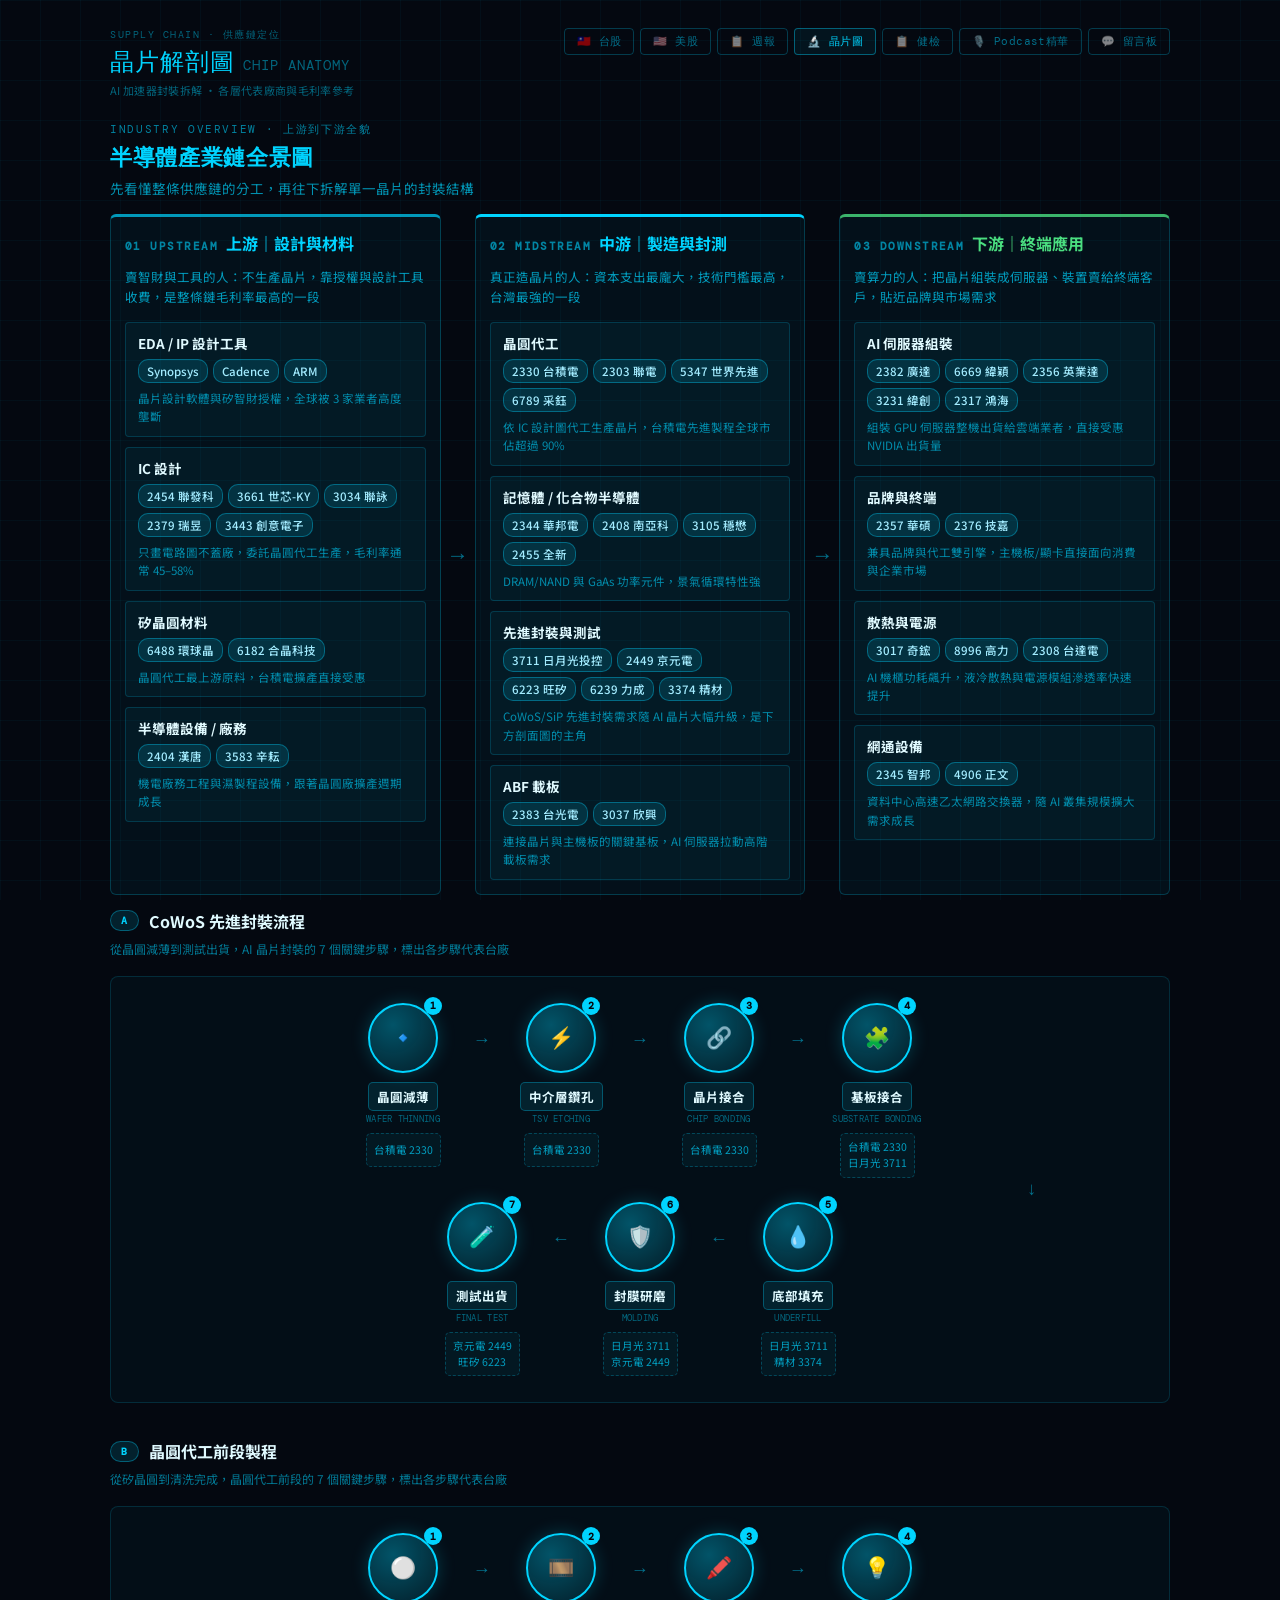
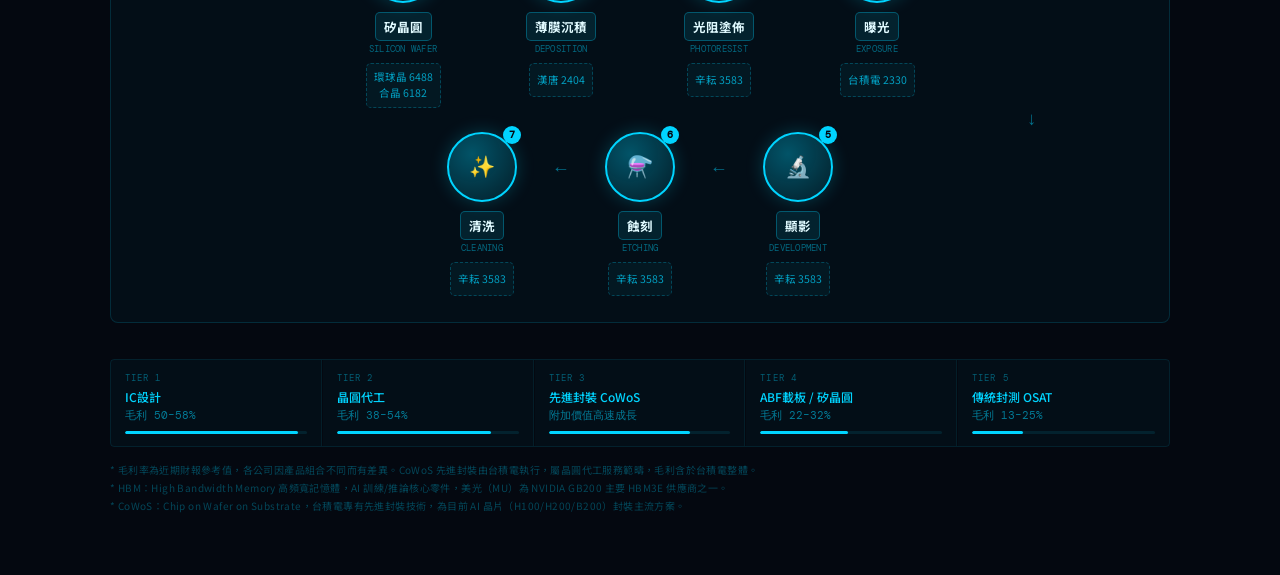
==== commit a6018d66: "Add PODCAST精華 page: auto-fetch + AI summary of 股癌 Gooaye latest episode New feature per user request" ====
--- a/anatomy.html
+++ b/anatomy.html
@@ -183,6 +183,7 @@
       <a href="weekly_report.html" class="nav-link">📋 週報</a>
       <a href="anatomy.html" class="nav-link" style="color:#00d4ff;border-color:rgba(0,212,255,0.4);background:rgba(0,212,255,0.06)">🔬 晶片圖</a>
       <a href="health_check.html" class="nav-link">📋 健檢</a>
+      <a href="podcast.html" class="nav-link">🎙️ Podcast精華</a>
       <a href="feedback.html" class="nav-link">💬 留言板</a>
     </div>
   </div>
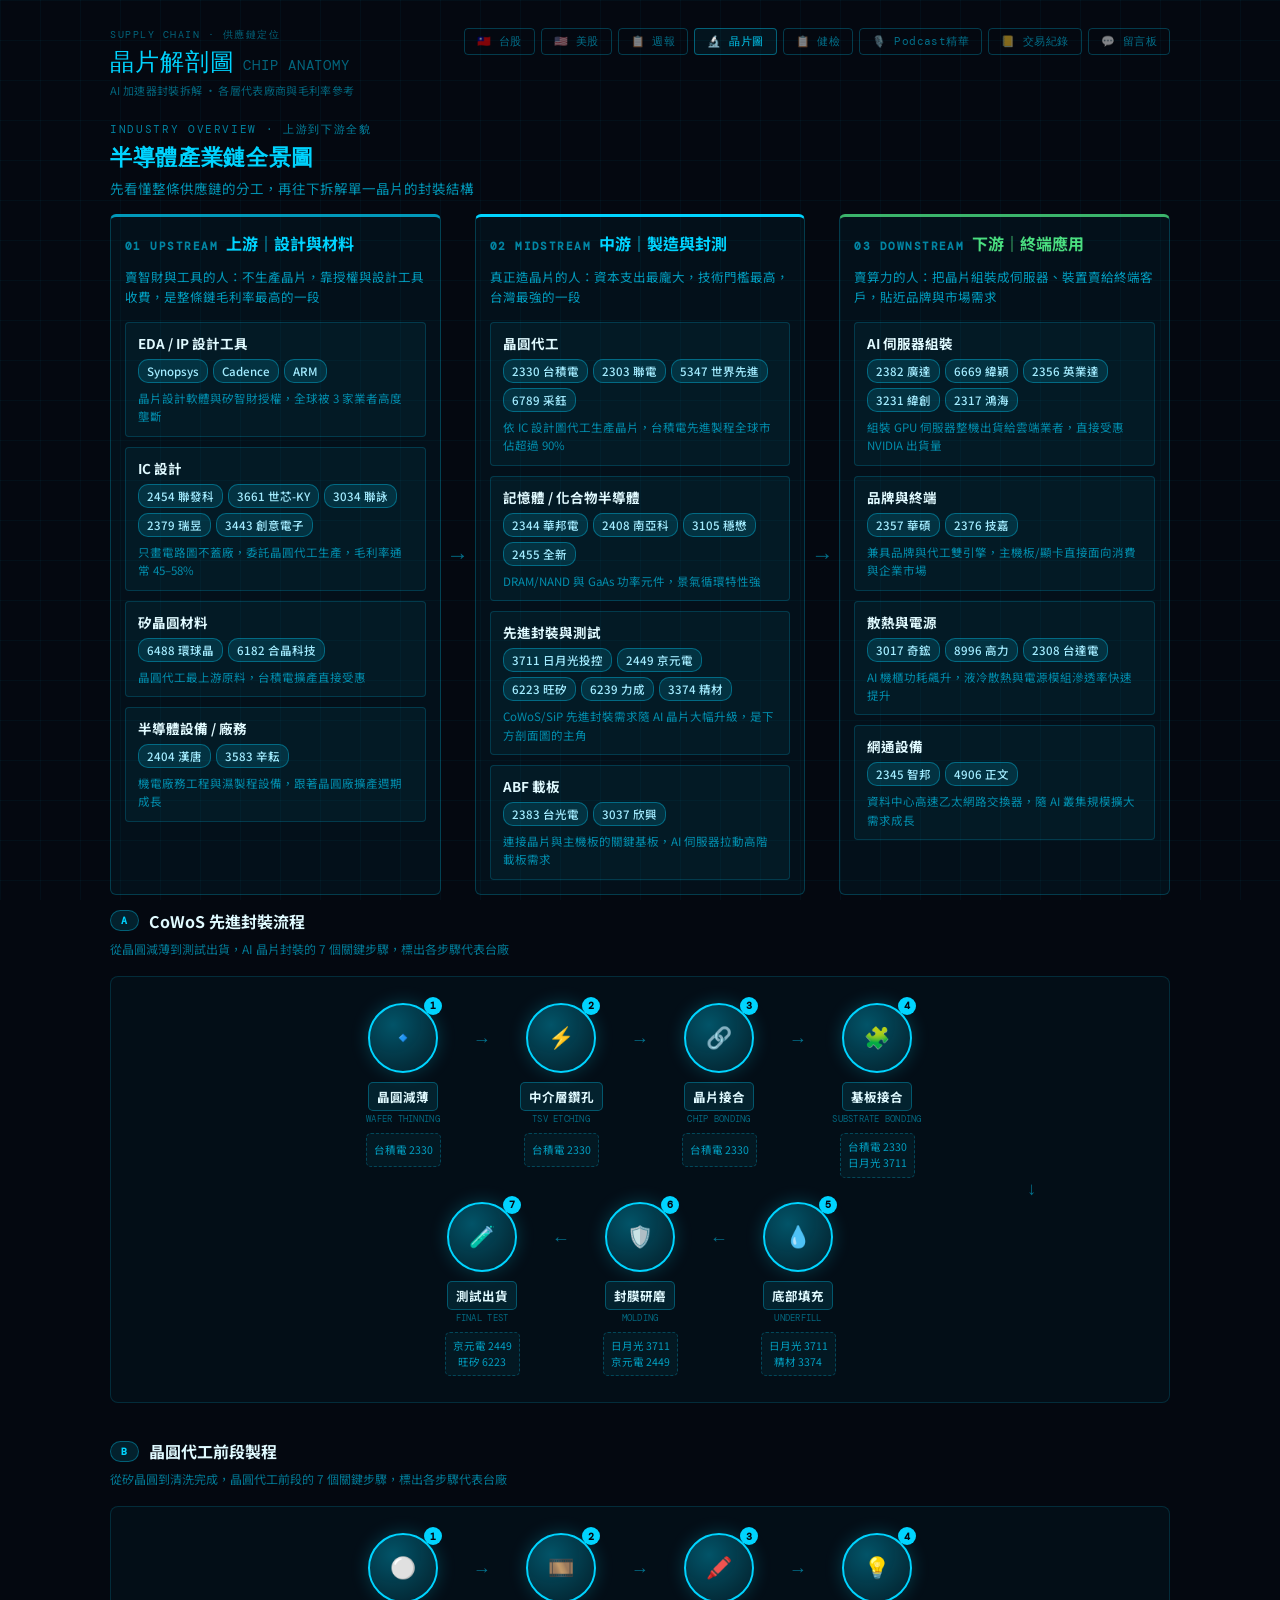
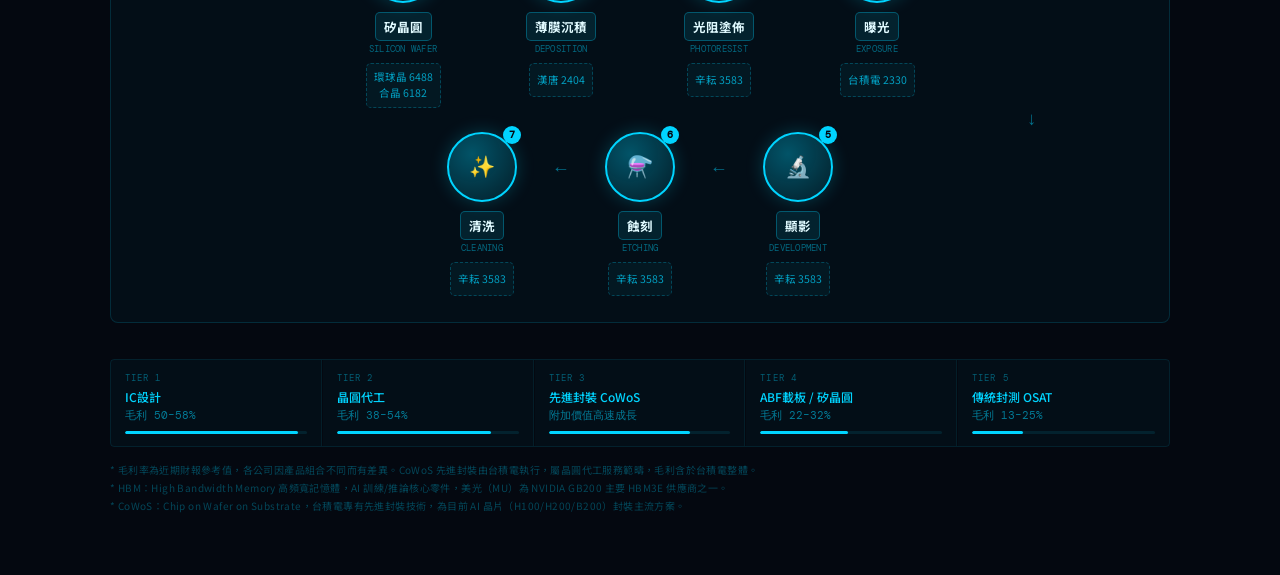
==== commit 0a85c86e: "新增交易紀錄頁：手動記錄買賣金額與買賣理由 trades.html — 手動輸入每筆交易並寫下當下的判斷理由，事後可回頭檢視。  功能： - 新增/編輯/刪除交易：代號、買賣別、日期、股數、成交價、費" ====
--- a/anatomy.html
+++ b/anatomy.html
@@ -184,7 +184,8 @@
       <a href="anatomy.html" class="nav-link" style="color:#00d4ff;border-color:rgba(0,212,255,0.4);background:rgba(0,212,255,0.06)">🔬 晶片圖</a>
       <a href="health_check.html" class="nav-link">📋 健檢</a>
       <a href="podcast.html" class="nav-link">🎙️ Podcast精華</a>
-      <a href="feedback.html" class="nav-link">💬 留言板</a>
+      <a href="trades.html" class="nav-link">📒 交易紀錄</a>
+    <a href="feedback.html" class="nav-link">💬 留言板</a>
     </div>
   </div>
 
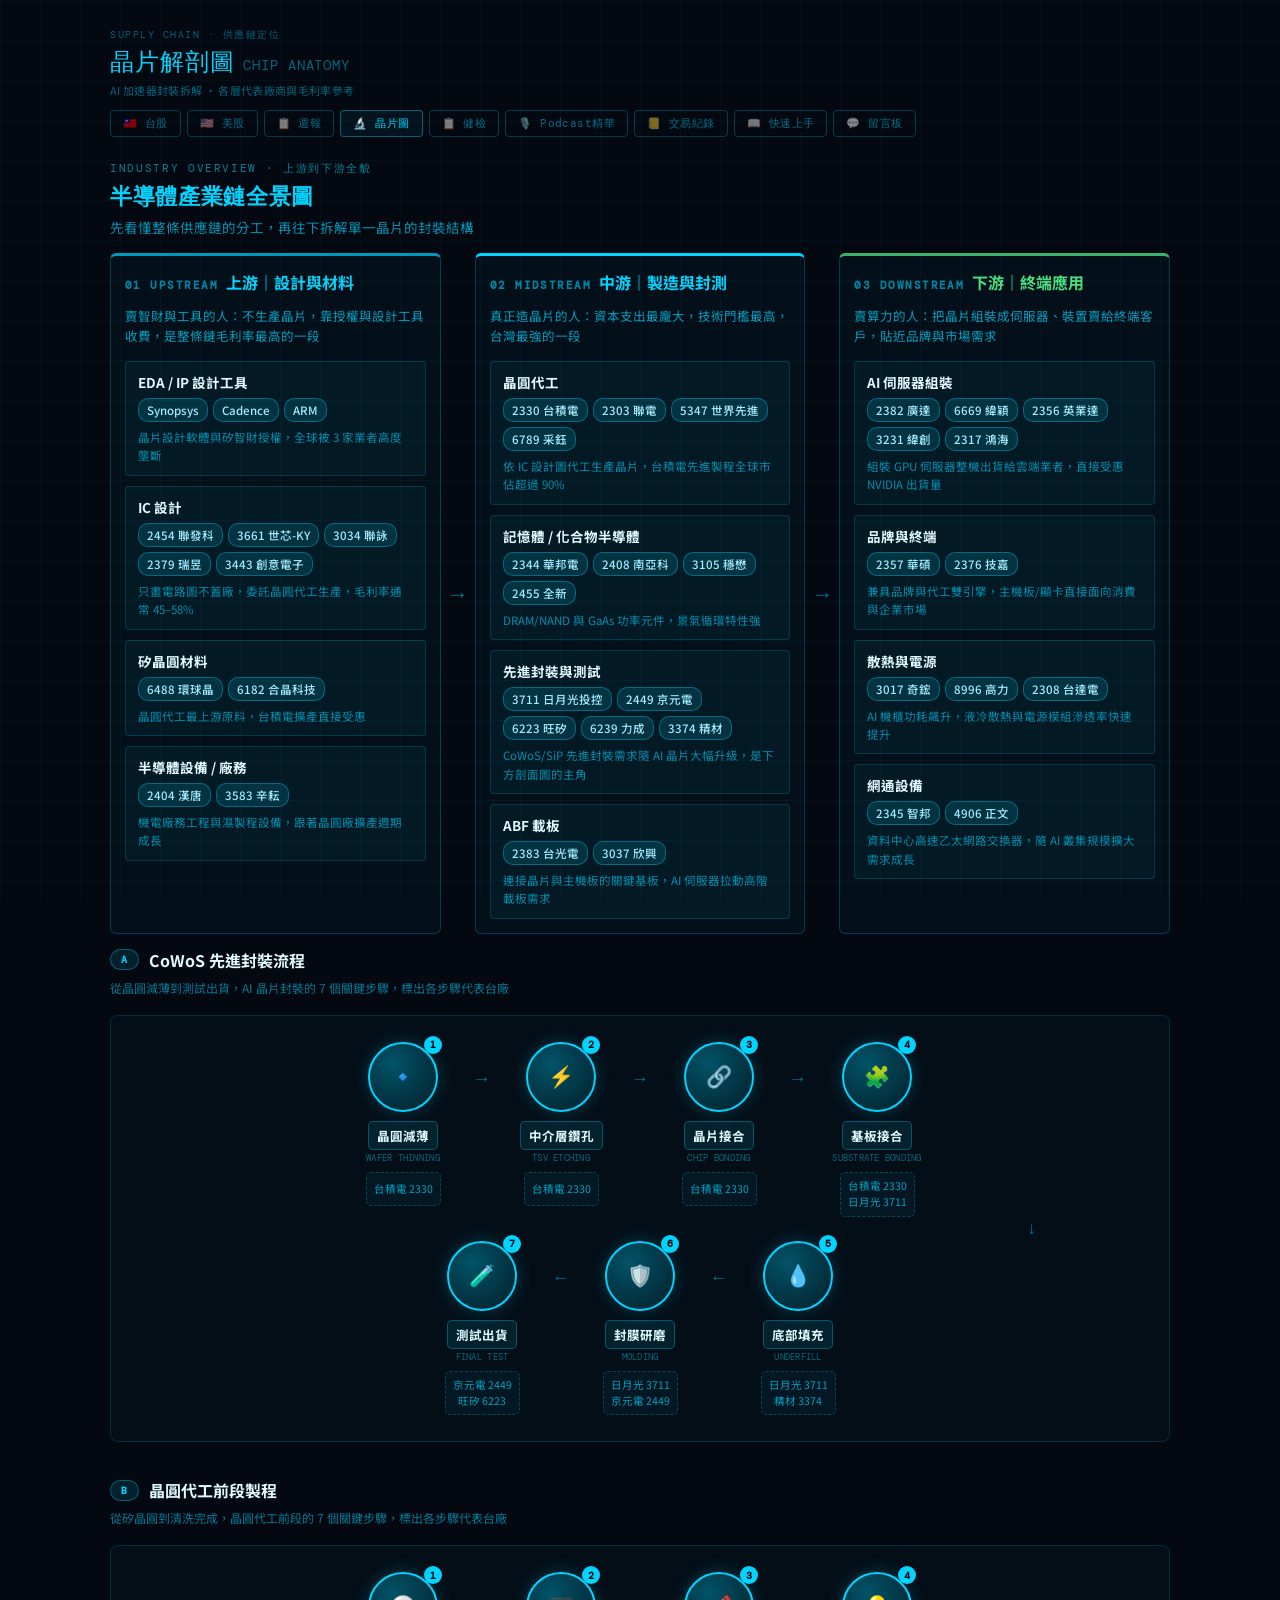
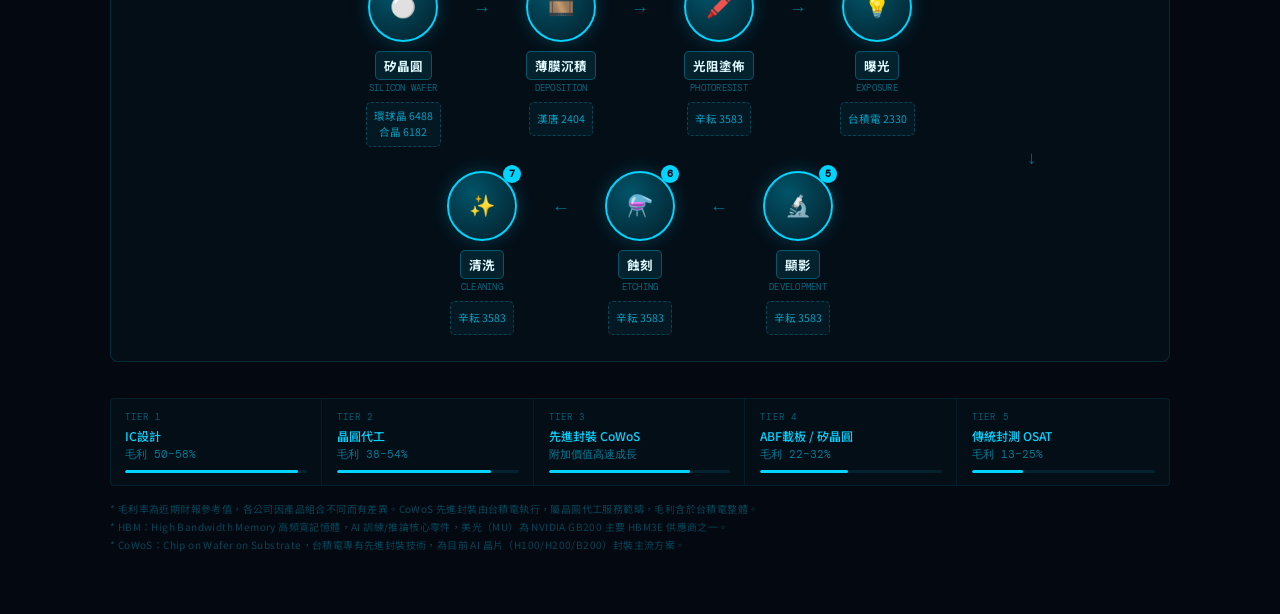
==== commit 3855f7c7: "新增快速上手導覽頁，並在各頁導覽列加入入口 - guide.html：第一天看三個地方／第一週再加兩個／三個限制／其他頁面用途 - 表格示意改為自身橫向捲動，避免整頁左右捲 - ✓／✕ 配色沿用健檢表" ====
--- a/anatomy.html
+++ b/anatomy.html
@@ -185,6 +185,7 @@
       <a href="health_check.html" class="nav-link">📋 健檢</a>
       <a href="podcast.html" class="nav-link">🎙️ Podcast精華</a>
       <a href="trades.html" class="nav-link">📒 交易紀錄</a>
+    <a href="guide.html" class="nav-link">📖 快速上手</a>
     <a href="feedback.html" class="nav-link">💬 留言板</a>
     </div>
   </div>
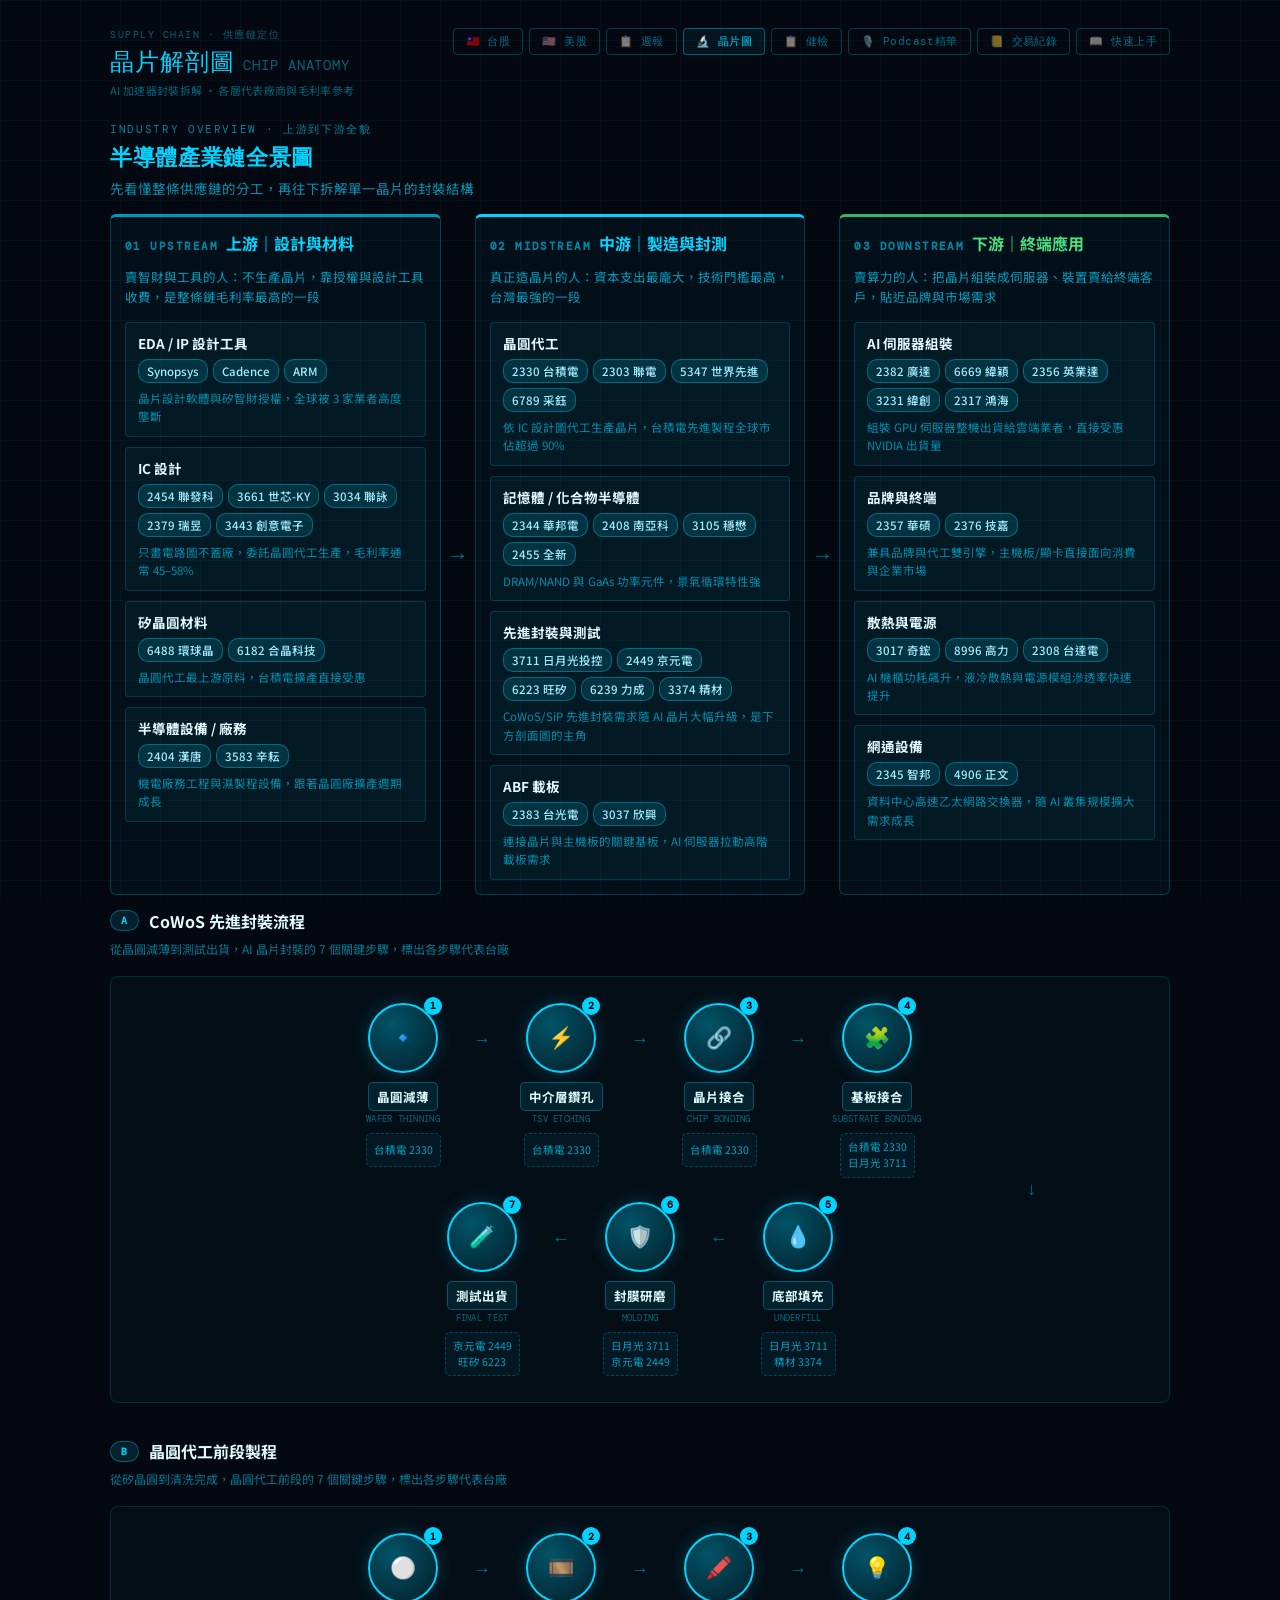
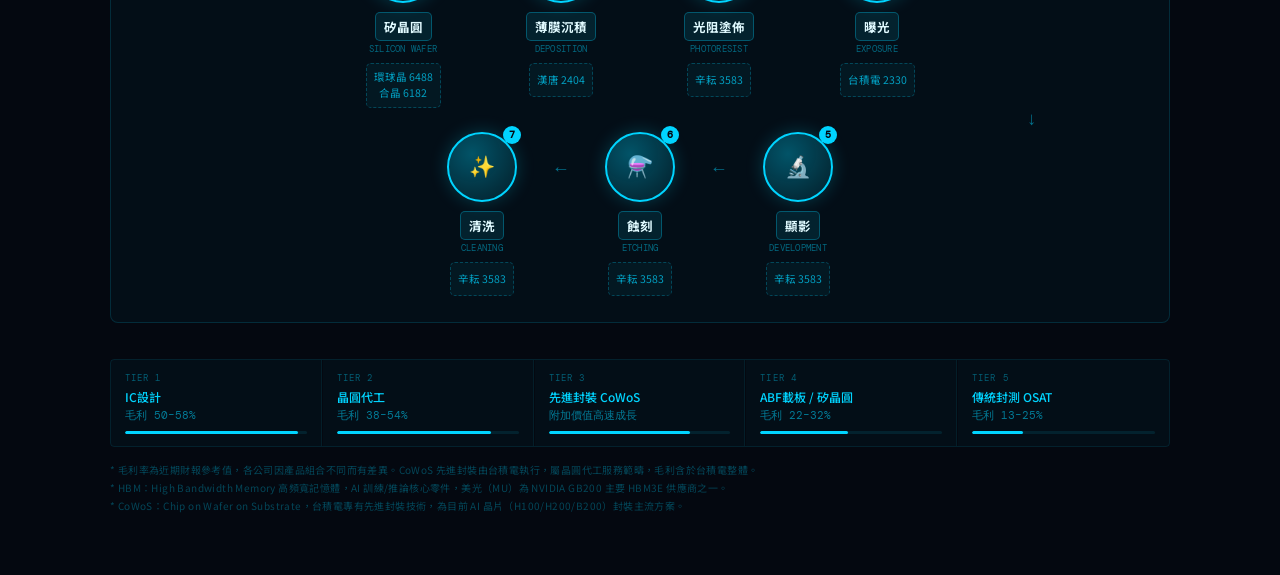
==== commit a8f70cc1: "移除留言板 沒有後端就看不到別人的留言（Supabase 專案始終沒建立，一直跑在 localStorage 模式——留言只存在留言者自己的瀏覽器裡）， 留著只會讓人以為它能用。  - 刪除 feed" ====
--- a/anatomy.html
+++ b/anatomy.html
@@ -186,7 +186,6 @@
       <a href="podcast.html" class="nav-link">🎙️ Podcast精華</a>
       <a href="trades.html" class="nav-link">📒 交易紀錄</a>
     <a href="guide.html" class="nav-link">📖 快速上手</a>
-    <a href="feedback.html" class="nav-link">💬 留言板</a>
     </div>
   </div>
 
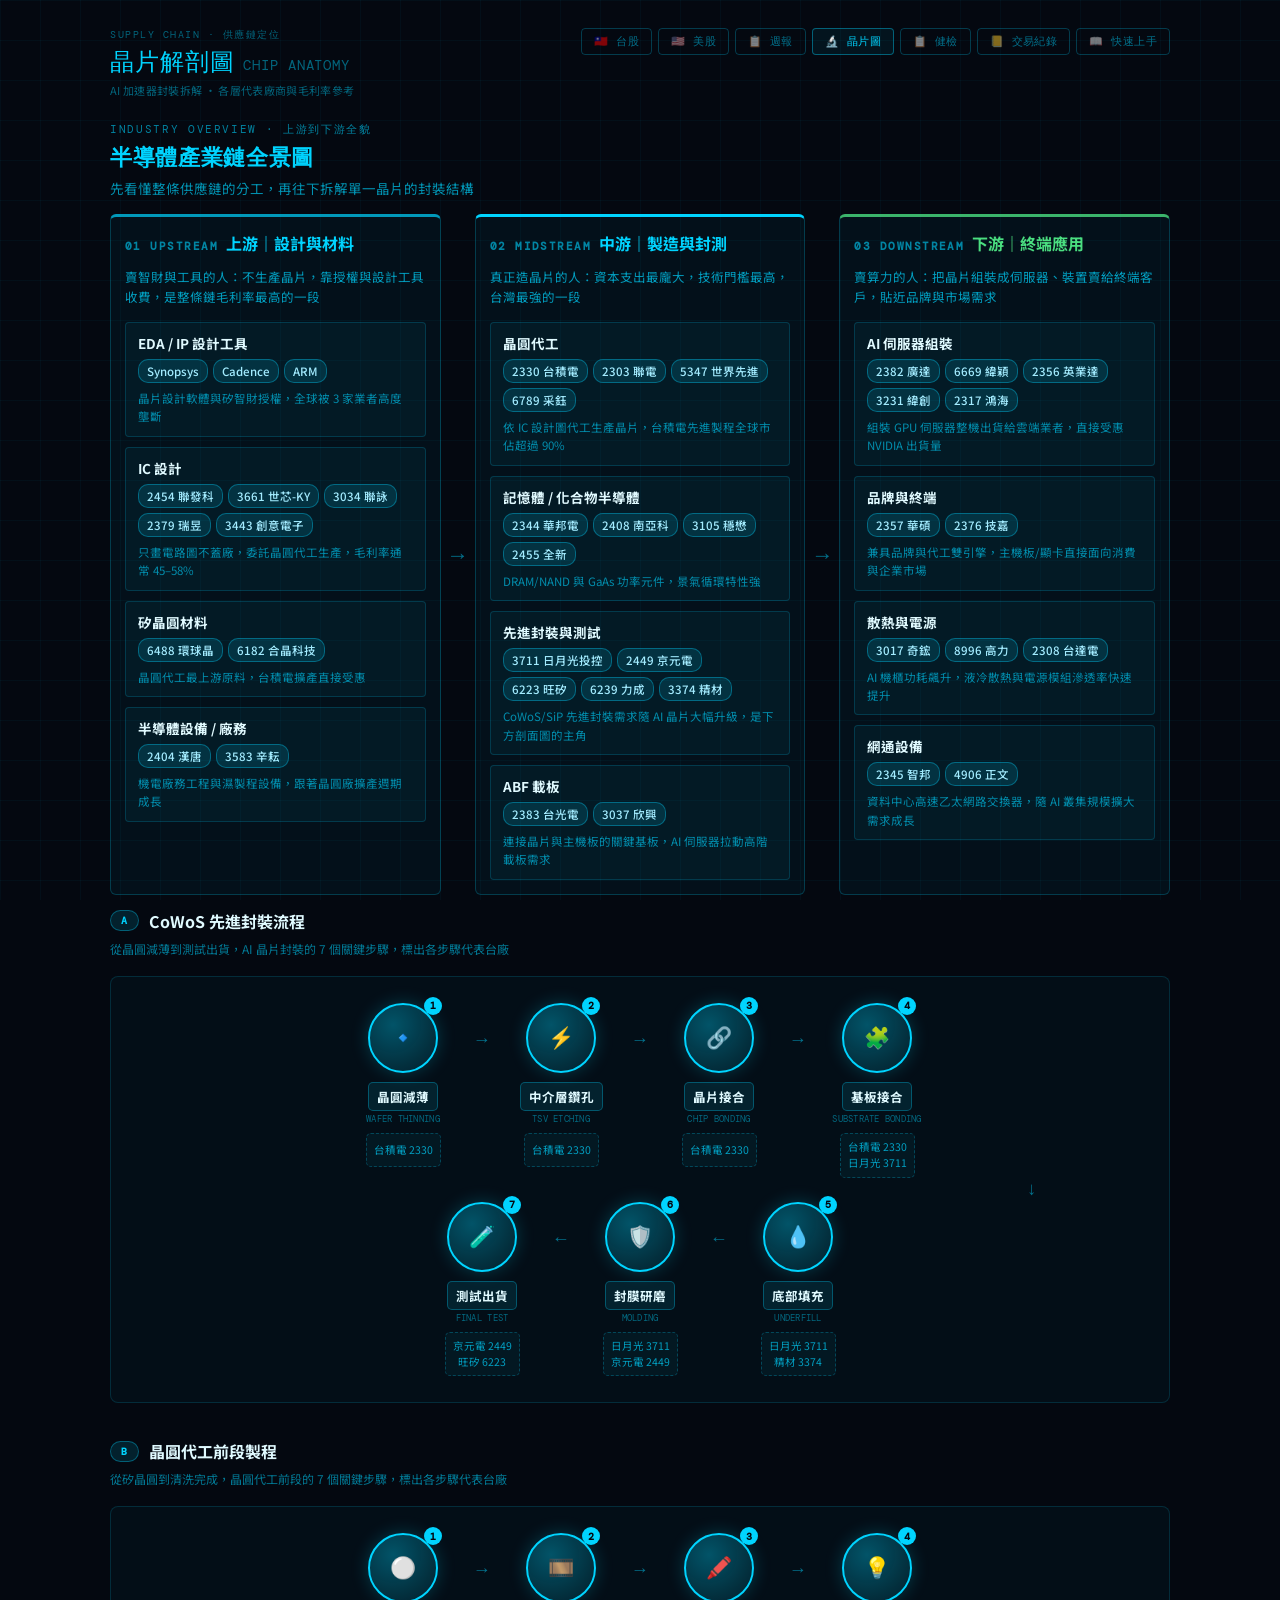
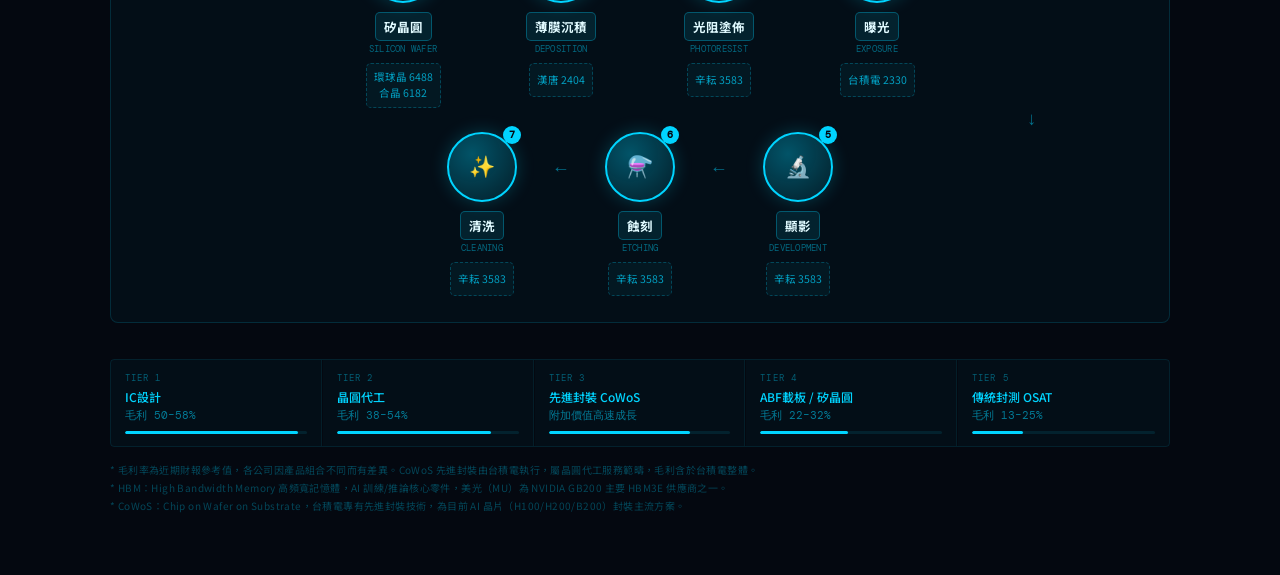
==== commit d79de706: "移除 Podcast 頁；交易紀錄改 FIFO 並拆分已出清損益 【Podcast】使用者反映根本沒在看，整條 pipeline 一起移除： podcast.html、fetch_podcast_su" ====
--- a/anatomy.html
+++ b/anatomy.html
@@ -183,7 +183,6 @@
       <a href="weekly_report.html" class="nav-link">📋 週報</a>
       <a href="anatomy.html" class="nav-link" style="color:#00d4ff;border-color:rgba(0,212,255,0.4);background:rgba(0,212,255,0.06)">🔬 晶片圖</a>
       <a href="health_check.html" class="nav-link">📋 健檢</a>
-      <a href="podcast.html" class="nav-link">🎙️ Podcast精華</a>
       <a href="trades.html" class="nav-link">📒 交易紀錄</a>
     <a href="guide.html" class="nav-link">📖 快速上手</a>
     </div>
